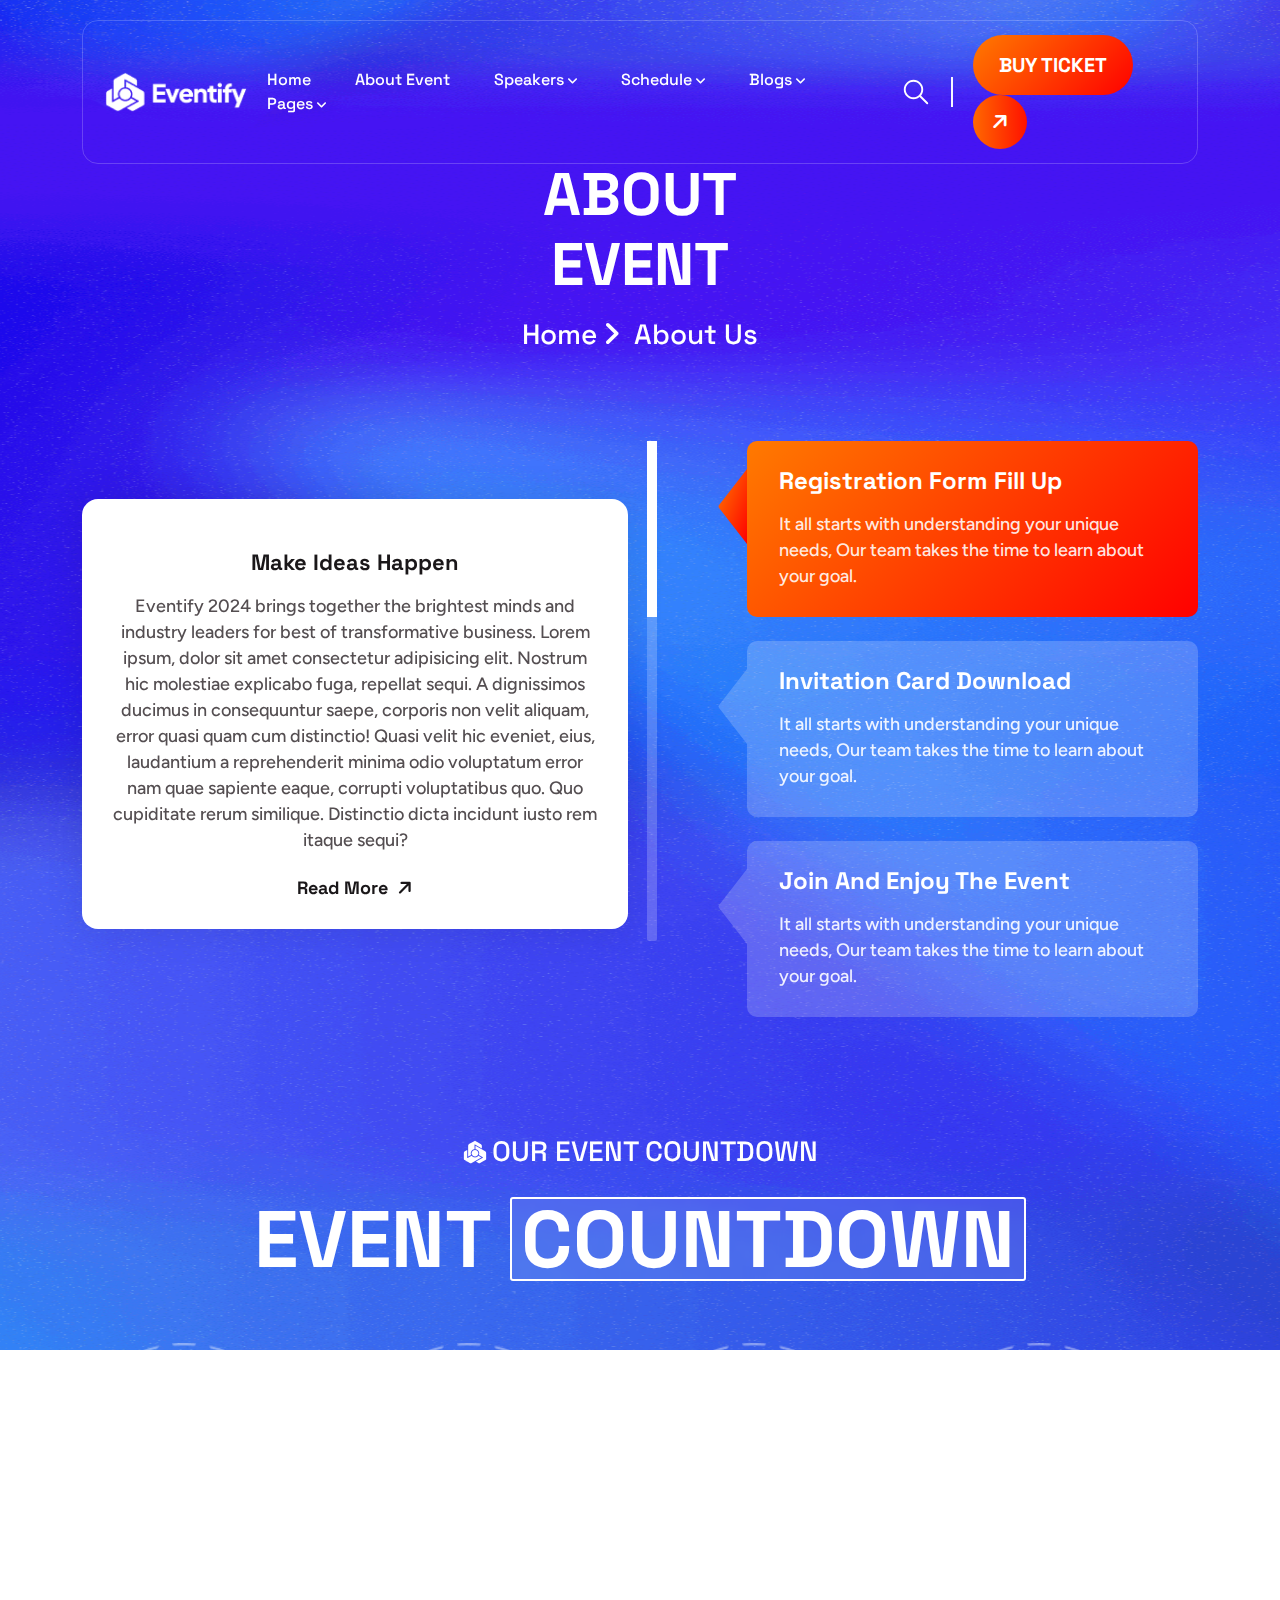
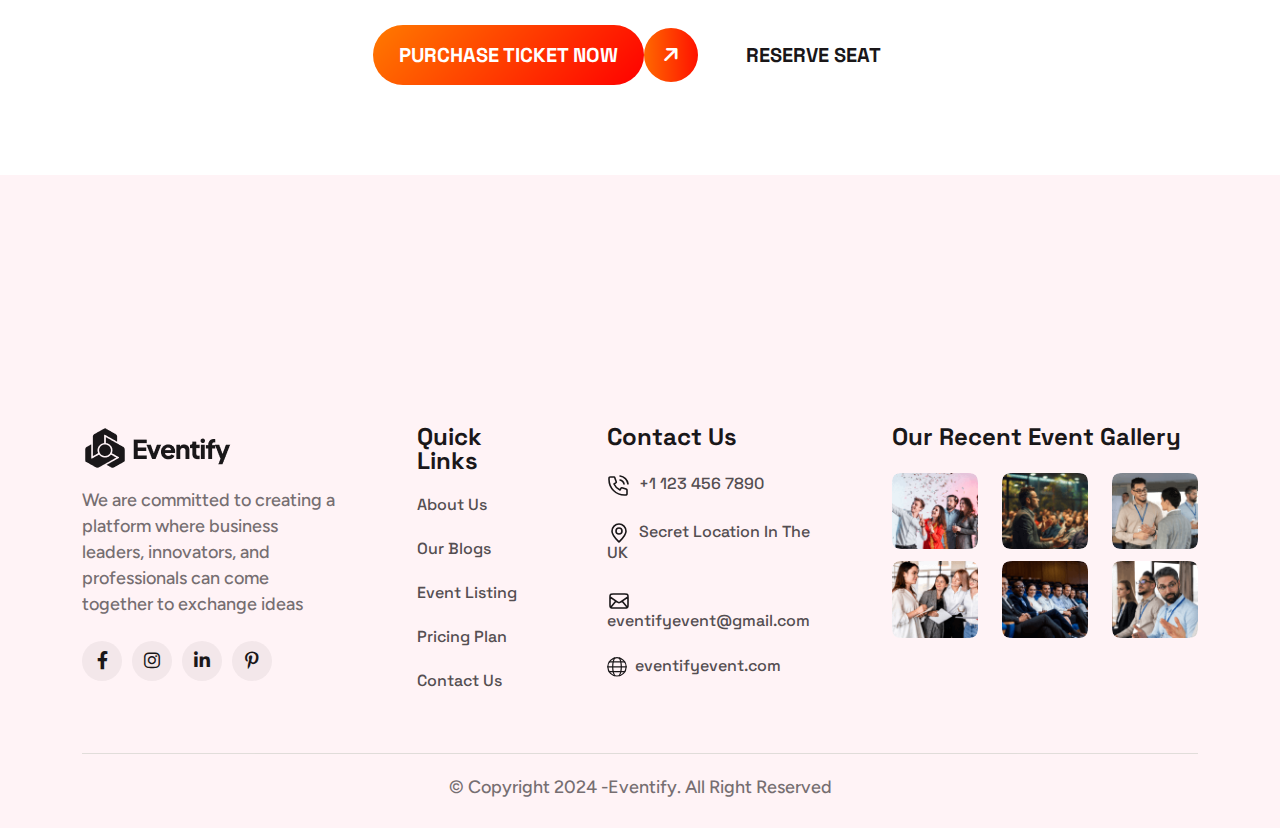
==== about.html @ be61354d "Initial commit" ====
<!DOCTYPE html>
<html lang="en">

<head>
	<meta charset="UTF-8" />
	<meta name="viewport" content="width=device-width, initial-scale=1.0" />
	<title>Eventify- Event And Conference Theme</title>

	<!--=====FAB ICON=======-->
	<link rel="shortcut icon" href="assets/img/logo/fav-logo1.png" />

	<!--===== CSS LINK =======-->
	<link rel="stylesheet" href="assets/css/vendor/bootstrap.min.css" />
	<link rel="stylesheet" href="assets/css/vendor/aos.css" />
	<link rel="stylesheet" href="assets/css/vendor/fontawesome.css" />
	<link rel="stylesheet" href="assets/css/vendor/magnific-popup.css" />
	<link rel="stylesheet" href="assets/css/vendor/mobile.css" />
	<link rel="stylesheet" href="assets/css/vendor/owlcarousel.min.css" />
	<link rel="stylesheet" href="assets/css/vendor/sidebar.css" />
	<link rel="stylesheet" href="assets/css/vendor/slick-slider.css" />
	<link rel="stylesheet" href="assets/css/vendor/nice-select.css" />
	<link rel="stylesheet" href="assets/css/vendor/odometer.css" />
	<link rel="stylesheet" href="assets/css/main.css" />

	<!--=====  JS SCRIPT LINK =======-->
	<script src="assets/js/vendor/jquery-3.7.1.min.js"></script>
</head>

<body class="homepage5-body">
	<img src="assets/img/bg/body-bg1.png" alt="" class="body-bg1" id="body-bg1" />
	<!-- Popup Section -->
	<div id="popup" class="popup-overlay d-none">
		<div class="popup-content">
			<span class="close-btn" id="close-popup">&times;</span>
			<div class="popup-icon">
				<img src="assets/img/logo/popup-logo.png" alt="" />
			</div>
			<div class="space32"></div>
			<div class="heading2">
				<h2>Grow your business with our agency</h2>
				<div class="space8"></div>
				<ul>
					<li><img src="assets/img/icons/check3.svg" alt="" />Elevate User Experience Expertise</li>
					<li><img src="assets/img/icons/check3.svg" alt="" /> Elevate Your UI/UX Skills Designer</li>
					<li><img src="assets/img/icons/check3.svg" alt="" />Join Leading UI/UX Event the Year</li>
				</ul>
			</div>
			<div class="space50"></div>
			<a class="vl-btn2" href="contact.html"><span class="demo">Buy Ticket Now</span><span class="arrow"><i
						class="fa-solid fa-arrow-right"></i></span>
			</a>
			<p class="no-thanks">No thanks</p>
		</div>
	</div>
	<!--===== PRELOADER STARTS =======-->
	<div class="preloader">
		<div class="loading-container">
			<div class="loading"></div>
			<div id="loading-icon"><img src="assets/img/logo/preloader.png" alt="" /></div>
		</div>
	</div>
	<!--===== PRELOADER ENDS =======-->

	<!--===== PAGE PROGRESS START=======-->
	<div class="paginacontainer">
		<div class="progress-wrap">
			<svg class="progress-circle svg-content" width="100%" height="100%" viewBox="-1 -1 102 102">
				<path d="M50,1 a49,49 0 0,1 0,98 a49,49 0 0,1 0,-98" />
			</svg>
		</div>
	</div>
	<!--===== PAGE PROGRESS END=======-->

	<!--=====HEADER START=======-->
	<header>
		<div class="header-area homepage5 header header-sticky d-none d-lg-block" id="header">
			<div class="container">
				<div class="row">
					<div class="col-lg-12">
						<div class="header-elements">
							<div class="site-logo">
								<a href="index.html"><img src="assets/img/logo/logo2.png" alt="" /></a>
							</div>
							<div class="main-menu">
								<ul>
									<li><a href="index.html">Home</a></li>
									<li><a href="about.html">About Event</a></li>
									<li>
										<a href="#">Speakers <i class="fa-solid fa-angle-down"></i></a>
										<ul class="dropdown-padding">
											<li><a href="speakers.html">Speakers</a></li>
											<li><a href="speakers-single.html">Speakers Details</a></li>
										</ul>
									</li>
									<li>
										<a href="#">Schedule <i class="fa-solid fa-angle-down"></i></a>
										<ul class="dropdown-padding">
											<li><a href="event.html">Our Event</a></li>
											<li><a href="event-schedule.html">Event Schedule</a></li>
											<li><a href="event-single.html">Event Details</a></li>
										</ul>
									</li>
									<li>
										<a href="#">Blogs <i class="fa-solid fa-angle-down"></i></a>
										<ul class="dropdown-padding">
											<li><a href="blog.html">Our Blog</a></li>
											<li><a href="blog-single.html">Blog Details</a></li>
										</ul>
									</li>
									<li>
										<a href="#">Pages <i class="fa-solid fa-angle-down"></i></a>
										<ul class="dropdown-padding">
											<li><a href="memories.html">Our Memories</a></li>
											<li><a href="pricing-plan.html">Pricing Plan</a></li>
											<li><a href="faq.html">FAQ,s</a></li>
											<li><a href="contact.html">Contact Us</a></li>
										</ul>
									</li>
								</ul>
							</div>
							<div class="btn-area">
								<div class="search-icon header__search header-search-btn">
									<a href="#"><img src="assets/img/icons/search1.svg" alt="" /></a>
								</div>
								<div class="btn-area1">
									<a class="vl-btn5" href="pricing-plan.html"><span class="demo">Buy
											Ticket</span><span class="arrow"><i
												class="fa-solid fa-arrow-right"></i></span>
									</a>
								</div>
							</div>

							<div class="header-search-form-wrapper">
								<div class="tx-search-close tx-close"><i class="fa-solid fa-xmark"></i></div>
								<div class="header-search-container">
									<form role="search" class="search-form">
										<input type="search" class="search-field" placeholder="Search …" value=""
											name="s" />
										<button type="submit" class="search-submit"><img
												src="assets/img/icons/search1.svg" alt="" /></button>
									</form>
								</div>
							</div>
							<div class="body-overlay"></div>
						</div>
					</div>
				</div>
			</div>
		</div>
	</header>
	<!--=====HEADER END =======-->

	<!--===== MOBILE HEADER STARTS =======-->
	<div class="mobile-header mobile-haeder5 d-block d-lg-none">
		<div class="container-fluid">
			<div class="col-12">
				<div class="mobile-header-elements">
					<div class="mobile-logo">
						<a href="index.html"><img src="assets/img/logo/logo1.png" alt="" /></a>
					</div>
					<div class="mobile-nav-icon dots-menu">
						<i class="fa-solid fa-bars-staggered"></i>
					</div>
				</div>
			</div>
		</div>
	</div>

	<div class="mobile-sidebar mobile-sidebar5">
		<div class="logosicon-area">
			<div class="logos">
				<img src="assets/img/logo/logo2.png" alt="" />
			</div>
			<div class="menu-close">
				<i class="fa-solid fa-xmark"></i>
			</div>
		</div>
		<div class="mobile-nav mobile-nav1">
			<ul class="mobile-nav-list nav-list1">
				<li><a href="index.html">Home</a></li>
				<li><a href="about.html">About Event</a></li>
				<li>
					<a href="features.html">Speakers</a>
					<ul class="sub-menu">
						<li><a href="speakers.html">Speakers</a></li>
						<li><a href="speakers-single.html">Speakers Details</a></li>
					</ul>
				</li>
				<li>
					<a href="features.html">Schedule</a>
					<ul class="sub-menu">
						<li><a href="event.html">Our Event</a></li>
						<li><a href="event-schedule.html">Event Schedule</a></li>
						<li><a href="event-single.html">Event Details</a></li>
					</ul>
				</li>
				<li>
					<a href="#">Blogs</a>
					<ul class="sub-menu">
						<li><a href="blog.html">Our Blog</a></li>
						<li><a href="blog-single.html">Blog Details</a></li>
					</ul>
				</li>
				<li>
					<a href="#">Pages</a>
					<ul class="sub-menu">
						<li><a href="memories.html">Our Memories</a></li>
						<li><a href="pricing-plan.html">Pricing Plan</a></li>
						<li><a href="faq.html">FAQ,s</a></li>
						<li><a href="contact.html">Contact Us</a></li>
					</ul>
				</li>
				<li><a href="contact.html">Contact Us</a></li>
			</ul>
			<div class="allmobilesection">
				<a class="vl-btn5" href="contact.html"><span class="demo">Contact Us</span><span class="arrow"><i
							class="fa-solid fa-arrow-right"></i></span>
				</a>
				<div class="single-footer">
					<h3>Contact Info</h3>
					<div class="footer1-contact-info">
						<div class="contact-info-single">
							<div class="contact-info-icon">
								<span><i class="fa-solid fa-phone-volume"></i></span>
							</div>
							<div class="contact-info-text">
								<a href="tel:+3(924)4596512">+3(924)4596512</a>
							</div>
						</div>
						<div class="contact-info-single">
							<div class="contact-info-icon">
								<span><i class="fa-solid fa-envelope"></i></span>
							</div>
							<div class="contact-info-text">
								<a href="mailto:info@example.com">info@example.com</a>
							</div>
						</div>
						<div class="single-footer">
							<h3>Our Location</h3>
							<div class="contact-info-single">
								<div class="contact-info-icon">
									<span><i class="fa-solid fa-location-dot"></i></span>
								</div>
								<div class="contact-info-text">
									<a href="mailto:info@example.com">55 East Birchwood Ave.Brooklyn, <br />
										New York 11201,United States</a>
								</div>
							</div>
						</div>
						<div class="single-footer">
							<h3>Social Links</h3>
							<div class="social-links-mobile-menu">
								<ul>
									<li>
										<a href="#"><i class="fa-brands fa-facebook-f"></i></a>
									</li>
									<li>
										<a href="#"><i class="fa-brands fa-instagram"></i></a>
									</li>
									<li>
										<a href="#"><i class="fa-brands fa-linkedin-in"></i></a>
									</li>
									<li>
										<a href="#"><i class="fa-brands fa-youtube"></i></a>
									</li>
								</ul>
							</div>
						</div>
					</div>
				</div>
			</div>
		</div>
	</div>
	<!--===== MOBILE HEADER STARTS =======-->


	<!--===== HERO AREA STARTS =======-->
	<div class="inner-page-header">
		<div class="container">
			<div class="row">
				<div class="col-lg-4 m-auto">
					<div class="heading1 text-center">
						<h1>About Event</h1>
						<div class="space20"></div>
						<a href="index.html">Home <i class="fa-solid fa-angle-right"></i> <span>About Us</span></a>
					</div>
				</div>
			</div>
		</div>
	</div>
	<!--===== HERO AREA ENDS =======-->

	<!--===== ABOUT AREA STARTS =======-->
	<div class="attent1-section-area choose-section-area">
		<div class="container">
			<div class="row">
				<div class="col-lg-12">
					<div class="tab-container">
						<div class="row align-items-center">
							<div class="col-lg-6">
								<div class="choose-widget-boxarea">
									<div class="space24"></div>
									<div class="content-area">
										<a href="event-single.html">Make Ideas Happen</a>
										<div class="space16"></div>
										<p>Eventify 2024 brings together the brightest minds and industry leaders for
											best of
											transformative business.
											Lorem ipsum, dolor sit amet consectetur adipisicing elit. Nostrum hic
											molestiae explicabo fuga, repellat sequi. A dignissimos ducimus in
											consequuntur saepe, corporis non velit aliquam, error quasi quam cum
											distinctio!
											Quasi velit hic eveniet, eius, laudantium a reprehenderit minima odio
											voluptatum error nam quae sapiente eaque, corrupti voluptatibus quo. Quo
											cupiditate rerum similique. Distinctio dicta incidunt iusto rem itaque
											sequi?
										</p>
										<div class="space24"></div>
										<a href="event-single.html" class="readmore">Read More <i
												class="fa-solid fa-arrow-right"></i></a>
									</div>
								</div>
							</div>
							<div class="col-lg-1"></div>
							<div class="col-lg-5">
								<ul class="nav flex-column nav-pills" id="tab-navigation" role="tablist"
									aria-orientation="vertical">
									<li class="nav-item">
										<a class="nav-link link1 active" id="tab1-tab" data-bs-toggle="pill"
											href="#tab1" role="tab" aria-controls="tab1" aria-selected="true">
											<svg class="svg1" xmlns="http://www.w3.org/2000/svg" width="29" height="75"
												viewBox="0 0 29 75" fill="none">
												<path
													d="M0.946169 36.2765C0.388977 36.997 0.388978 38.003 0.94617 38.7235L29 75L29 0L0.946169 36.2765Z"
													fill="white" fill-opacity="0.2" />
											</svg>

											<svg class="svg2" xmlns="http://www.w3.org/2000/svg" width="29" height="75"
												viewBox="0 0 29 75" fill="none">
												<path
													d="M0.946169 36.2765C0.388977 36.997 0.388978 38.003 0.94617 38.7235L29 75L29 0L0.946169 36.2765Z"
													fill="url(#paint0_linear_2700_2802)" />
												<defs>
													<linearGradient id="paint0_linear_2700_2802" x1="0" y1="0"
														x2="50.4562" y2="19.5097" gradientUnits="userSpaceOnUse">
														<stop stop-color="#FF7A00" />
														<stop offset="1" stop-color="#FF0000" />
													</linearGradient>
												</defs>
											</svg>
											Registration Form Fill Up
											<span>It all starts with understanding your unique needs, Our team takes the
												time to learn about your goal.</span>
										</a>
									</li>
									<li class="nav-item">
										<a class="nav-link" id="tab2-tab" data-bs-toggle="pill" href="#tab2" role="tab"
											aria-controls="tab2" aria-selected="false">
											<svg class="svg1" xmlns="http://www.w3.org/2000/svg" width="29" height="75"
												viewBox="0 0 29 75" fill="none">
												<path
													d="M0.946169 36.2765C0.388977 36.997 0.388978 38.003 0.94617 38.7235L29 75L29 0L0.946169 36.2765Z"
													fill="white" fill-opacity="0.2" />
											</svg>

											<svg class="svg2" xmlns="http://www.w3.org/2000/svg" width="29" height="75"
												viewBox="0 0 29 75" fill="none">
												<path
													d="M0.946169 36.2765C0.388977 36.997 0.388978 38.003 0.94617 38.7235L29 75L29 0L0.946169 36.2765Z"
													fill="url(#paint0_linear_2700_2802)" />
												<defs>
													<linearGradient id="paint0_linear_2700_2802" x1="0" y1="0"
														x2="50.4562" y2="19.5097" gradientUnits="userSpaceOnUse">
														<stop stop-color="#FF7A00" />
														<stop offset="1" stop-color="#FF0000" />
													</linearGradient>
												</defs>
											</svg>
											Invitation Card Download
											<span>It all starts with understanding your unique needs, Our team takes the
												time to learn about your goal.</span>
										</a>
									</li>
									<li class="nav-item">
										<a class="nav-link m-0" id="tab3-tab" data-bs-toggle="pill" href="#tab3"
											role="tab" aria-controls="tab3" aria-selected="false">
											<svg class="svg1" xmlns="http://www.w3.org/2000/svg" width="29" height="75"
												viewBox="0 0 29 75" fill="none">
												<path
													d="M0.946169 36.2765C0.388977 36.997 0.388978 38.003 0.94617 38.7235L29 75L29 0L0.946169 36.2765Z"
													fill="white" fill-opacity="0.2" />
											</svg>

											<svg class="svg2" xmlns="http://www.w3.org/2000/svg" width="29" height="75"
												viewBox="0 0 29 75" fill="none">
												<path
													d="M0.946169 36.2765C0.388977 36.997 0.388978 38.003 0.94617 38.7235L29 75L29 0L0.946169 36.2765Z"
													fill="url(#paint0_linear_2700_2802)" />
												<defs>
													<linearGradient id="paint0_linear_2700_2802" x1="0" y1="0"
														x2="50.4562" y2="19.5097" gradientUnits="userSpaceOnUse">
														<stop stop-color="#FF7A00" />
														<stop offset="1" stop-color="#FF0000" />
													</linearGradient>
												</defs>
											</svg>
											Join And Enjoy The Event
											<span>It all starts with understanding your unique needs, Our team takes the
												time to learn about your goal.</span>
										</a>
									</li>
								</ul>
							</div>
						</div>
					</div>
				</div>
			</div>
		</div>
	</div>
	<!--===== ABOUT AREA ENDS =======-->

	<!--===== COUNTDOWN AREA STARTS =======-->
	<div class="others5-section-area sp7">
		<div class="container">
			<div class="row">
				<div class="col-lg-9 m-auto">
					<div class="heading8 text-center space-margin80">
						<h5><img src="assets/img/icons/sub-logo1.svg" alt="" />our event countdown</h5>
						<div class="space32"></div>
						<h2>Event <span>Countdown</span></h2>
					</div>
				</div>
			</div>
			<div class="row">
				<div class="col-lg-3 col-md-6">
					<div class="cta-counter-box">
						<img src="assets/img/elements/elements23.png" alt="" class="elements23 keyframe5" />
						<h2><span id="days1" class="time-value">49</span></h2>
					</div>
					<div class="space50 d-lg-none d-block"></div>
				</div>
				<div class="col-lg-3 col-md-6">
					<div class="cta-counter-box">
						<img src="assets/img/elements/elements23.png" alt="" class="elements23 keyframe5" />
						<h2><span id="hours1" class="time-value">49</span></h2>
					</div>
					<div class="space50 d-lg-none d-block"></div>
				</div>
				<div class="col-lg-3 col-md-6">
					<div class="cta-counter-box">
						<img src="assets/img/elements/elements23.png" alt="" class="elements23 keyframe5" />
						<h2><span id="minutes1" class="time-value">49</span></h2>
					</div>
				</div>
				<div class="col-lg-3 col-md-6">
					<div class="cta-counter-box">
						<img src="assets/img/elements/elements23.png" alt="" class="elements23 keyframe5" />
						<h2><span id="seconds1" class="time-value">49</span></h2>
					</div>
				</div>
			</div>
			<div class="row">
				<div class="col-lg-12 m-auto">
					<div class="space60"></div>
					<div class="btn-area1 text-center">
						<a href="pricing-plan.html" class="vl-btn5"><span class="demo">purchase ticket now</span><span
								class="arrow"><i class="fa-solid fa-arrow-right"></i></span></a>
						<a href="contact.html" class="vl-btn5 btn2"><span class="demo">Reserve Seat</span></a>
					</div>
				</div>
			</div>
		</div>
	</div>
	<!--===== COUNTDOWN AREA ENDS =======-->

	<!--===== FOOTER AREA STARTS =======-->
	<div class="footer7-sertion-area">
		<div class="container">
			<div class="row">
				<div class="col-lg-3 col-md-6">
					<div class="footer-logo-area">
						<img src="assets/img/logo/logo2.png" alt="">
						<div class="space16"></div>
						<p>We are committed to creating a platform where business leaders, innovators, and professionals
							can come together to exchange ideas</p>
						<div class="space24"></div>
						<ul>
							<li><a href="#"><i class="fa-brands fa-facebook-f"></i></a></li>
							<li><a href="#"><i class="fa-brands fa-instagram"></i></a></li>
							<li><a href="#"><i class="fa-brands fa-linkedin-in"></i></a></li>
							<li><a href="#" class="m-0"><i class="fa-brands fa-pinterest-p"></i></a></li>
						</ul>
					</div>
				</div>
				<div class="col-lg-2 col-md-6">
					<div class="link-content">
						<h3>Quick Links</h3>
						<ul>
							<li><a href="about.html">About Us</a></li>
							<li><a href="blog.html">Our Blogs</a></li>
							<li><a href="event.html">Event Listing</a></li>
							<li><a href="pricing-plan.html">Pricing Plan</a></li>
							<li><a href="contact.html">Contact Us</a></li>
						</ul>
					</div>
				</div>

				<div class="col-lg-3 col-md-6">
					<div class="link-content2">
						<h3>Contact Us</h3>
						<ul>
							<li><a href="tel:+11234567890"><img src="assets/img/icons/phn1.svg" alt="">+1 123 456
									7890</a></li>
							<li><a href="#"><img src="assets/img/icons/location1.svg" alt="">Secret Location In The
									UK</a></li>
							<li><a href="mailto:eventifyevent@gmail.com"><img src="assets/img/icons/mail1.svg"
										alt="">eventifyevent@gmail.com</a></li>
							<li><a href="#"> <img src="assets/img/icons/world1.svg" alt="">eventifyevent.com</a></li>
						</ul>
					</div>
				</div>
				<div class="col-lg-4 col-md-6">
					<div class="footer-social-box">
						<h3>Our Recent Event Gallery</h3>
						<div class="space12"></div>
						<div class="row">
							<div class="col-lg-4 col-md-4 col-4">
								<div class="img1">
									<img src="assets/img/all-images/footer/footer-img1.png" alt="">
									<div class="icons">
										<a href="#"><i class="fa-brands fa-instagram"></i></a>
									</div>
								</div>
							</div>
							<div class="col-lg-4 col-md-4 col-4">
								<div class="img1">
									<img src="assets/img/all-images/footer/footer-img2.png" alt="">
									<div class="icons">
										<a href="#"><i class="fa-brands fa-instagram"></i></a>
									</div>
								</div>
							</div>
							<div class="col-lg-4 col-md-4 col-4">
								<div class="img1">
									<img src="assets/img/all-images/footer/footer-img3.png" alt="">
									<div class="icons">
										<a href="#"><i class="fa-brands fa-instagram"></i></a>
									</div>
								</div>
							</div>
							<div class="col-lg-4 col-md-4 col-4">
								<div class="img1">
									<img src="assets/img/all-images/footer/footer-img4.png" alt="">
									<div class="icons">
										<a href="#"><i class="fa-brands fa-instagram"></i></a>
									</div>
								</div>
							</div>
							<div class="col-lg-4 col-md-4 col-4">
								<div class="img1">
									<img src="assets/img/all-images/footer/footer-img5.png" alt="">
									<div class="icons">
										<a href="#"><i class="fa-brands fa-instagram"></i></a>
									</div>
								</div>
							</div>
							<div class="col-lg-4 col-md-4 col-4">
								<div class="img1">
									<img src="assets/img/all-images/footer/footer-img6.png" alt="">
									<div class="icons">
										<a href="#"><i class="fa-brands fa-instagram"></i></a>
									</div>
								</div>
							</div>
						</div>
					</div>
				</div>
			</div>
			<div class="space60"></div>
			<div class="row">
				<div class="col-lg-12">
					<div class="copyright">
						<p>&copy; Copyright 2024 -Eventify. All Right Reserved</p>
					</div>
				</div>
			</div>
		</div>
	</div>
	<!--===== FOOTER AREA ENDS =======-->

	<!--===== JS SCRIPT LINK =======-->
	<script src="assets/js/vendor/bootstrap.min.js"></script>
	<script src="assets/js/vendor/fontawesome.js"></script>
	<script src="assets/js/vendor/aos.js"></script>
	<script src="assets/js/vendor/jquery.appear.js"></script>
	<script src="assets/js/vendor/jquery.odometer.min.js"></script>
	<script src="assets/js/vendor/sidebar.js"></script>
	<script src="assets/js/vendor/magnific-popup.js"></script>
	<script src="assets/js/vendor/gsap.min.js"></script>
	<script src="assets/js/vendor/ScrollTrigger.min.js"></script>
	<script src="assets/js/vendor/Splitetext.js"></script>
	<script src="assets/js/vendor/mobilemenu.js"></script>
	<script src="assets/js/vendor/owlcarousel.min.js"></script>
	<script src="assets/js/vendor/nice-select.js"></script>
	<script src="assets/js/vendor/waypoints.js"></script>
	<script src="assets/js/vendor/slick-slider.js"></script>
	<script src="assets/js/vendor/circle-progress.js"></script>
	<script src="assets/js/main.js"></script>
</body>

</html>
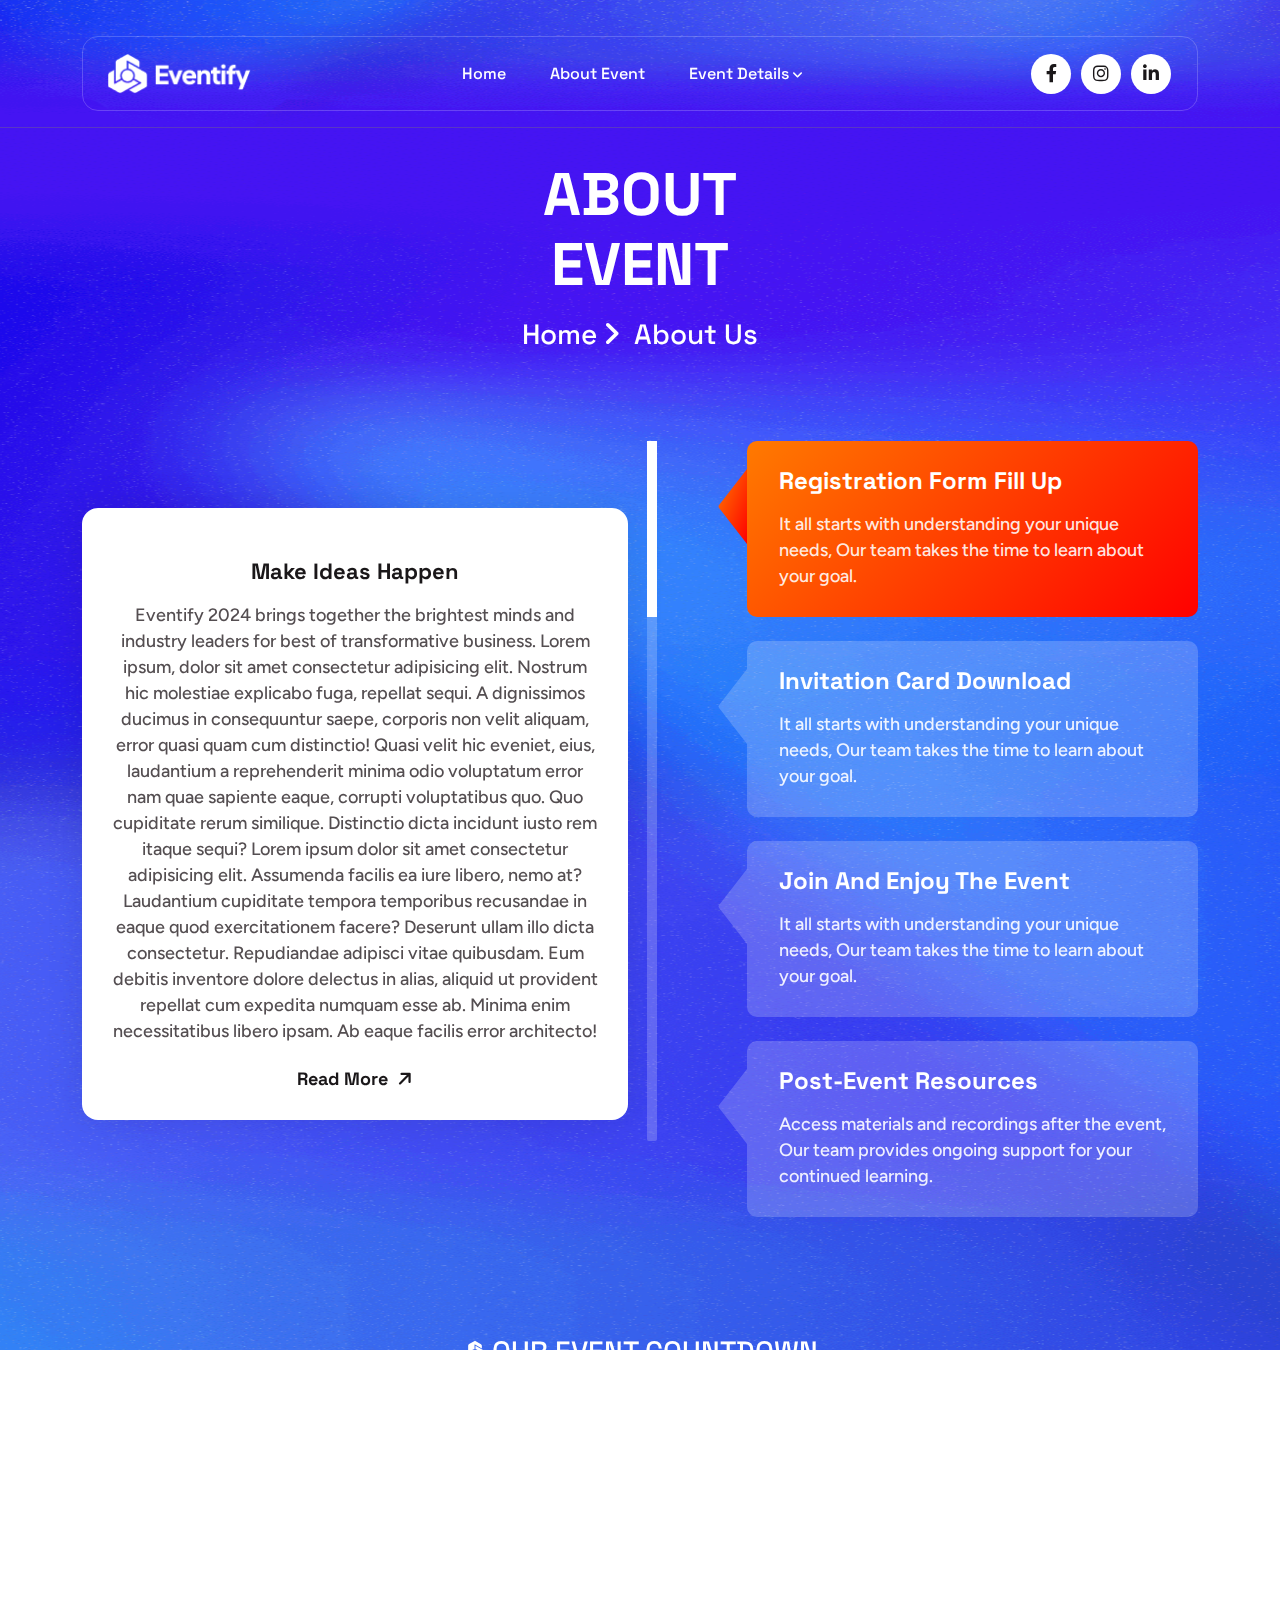
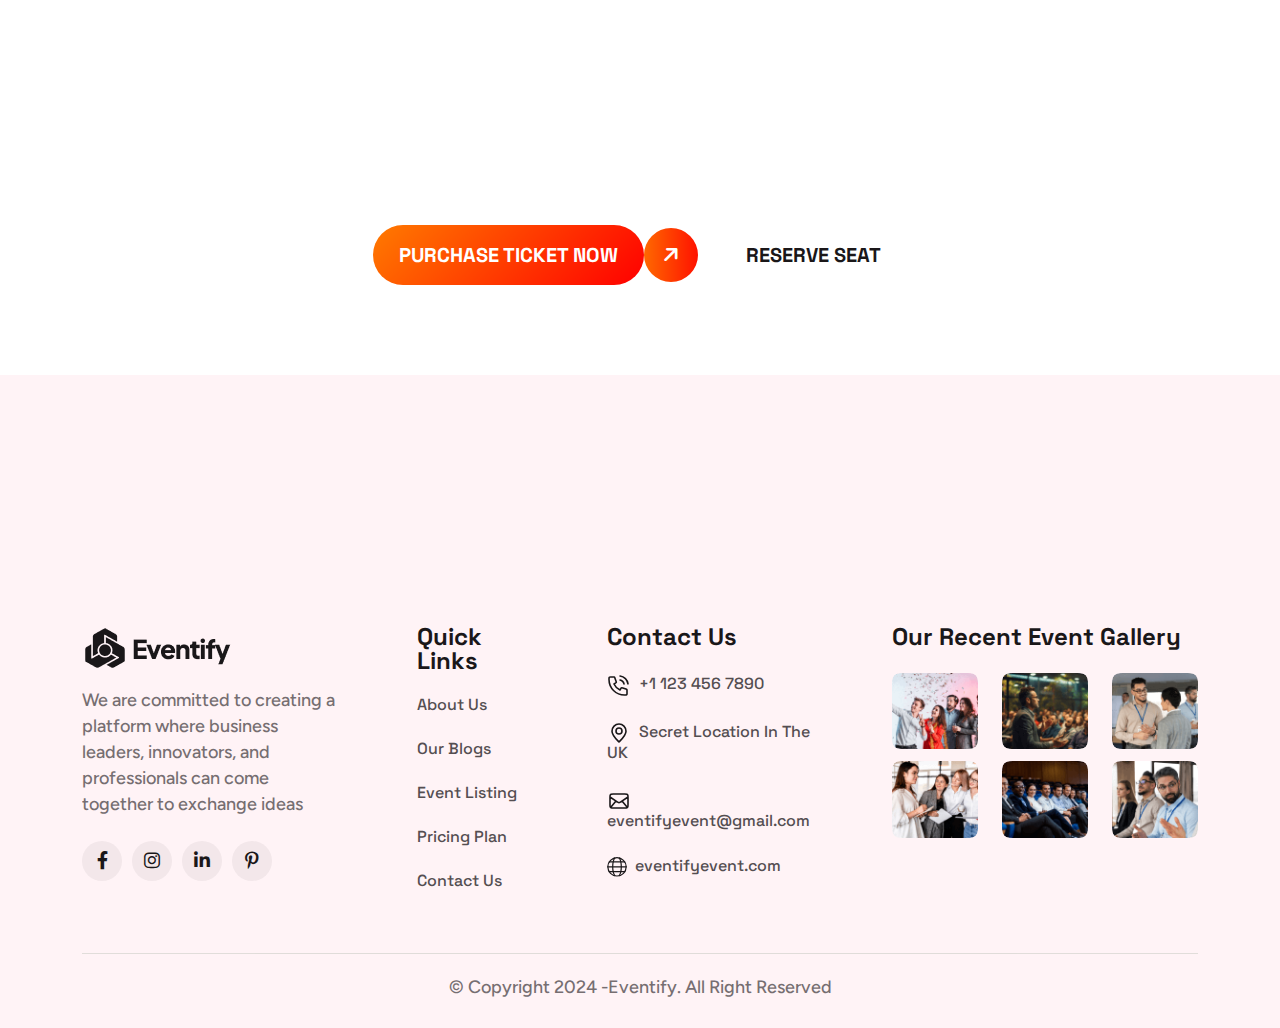
==== commit cea26a10: "header_update" ====
--- a/about.html
+++ b/about.html
@@ -26,7 +26,7 @@
 	<script src="assets/js/vendor/jquery-3.7.1.min.js"></script>
 </head>
 
-<body class="homepage5-body">
+<body class="homepage5-body homepage7-body">
 	<img src="assets/img/bg/body-bg1.png" alt="" class="body-bg1" id="body-bg1" />
 	<!-- Popup Section -->
 	<div id="popup" class="popup-overlay d-none">
@@ -73,7 +73,7 @@
 
 	<!--=====HEADER START=======-->
 	<header>
-		<div class="header-area homepage5 header header-sticky d-none d-lg-block" id="header">
+		<div class="header-area homepage5 homepage7 header header-sticky d-none d-lg-block" id="header">
 			<div class="container">
 				<div class="row">
 					<div class="col-lg-12">
@@ -86,60 +86,21 @@
 									<li><a href="index.html">Home</a></li>
 									<li><a href="about.html">About Event</a></li>
 									<li>
-										<a href="#">Speakers <i class="fa-solid fa-angle-down"></i></a>
+										<a href="#">Event Details <i class="fa-solid fa-angle-down"></i></a>
 										<ul class="dropdown-padding">
-											<li><a href="speakers.html">Speakers</a></li>
-											<li><a href="speakers-single.html">Speakers Details</a></li>
+											<li><a href="event.html">Agenda</a></li>
+											<li><a href="event-schedule.html">Speakers</a></li>
 										</ul>
 									</li>
-									<li>
-										<a href="#">Schedule <i class="fa-solid fa-angle-down"></i></a>
-										<ul class="dropdown-padding">
-											<li><a href="event.html">Our Event</a></li>
-											<li><a href="event-schedule.html">Event Schedule</a></li>
-											<li><a href="event-single.html">Event Details</a></li>
-										</ul>
-									</li>
-									<li>
-										<a href="#">Blogs <i class="fa-solid fa-angle-down"></i></a>
-										<ul class="dropdown-padding">
-											<li><a href="blog.html">Our Blog</a></li>
-											<li><a href="blog-single.html">Blog Details</a></li>
-										</ul>
-									</li>
-									<li>
-										<a href="#">Pages <i class="fa-solid fa-angle-down"></i></a>
-										<ul class="dropdown-padding">
-											<li><a href="memories.html">Our Memories</a></li>
-											<li><a href="pricing-plan.html">Pricing Plan</a></li>
-											<li><a href="faq.html">FAQ,s</a></li>
-											<li><a href="contact.html">Contact Us</a></li>
-										</ul>
-									</li>
+									
 								</ul>
 							</div>
 							<div class="btn-area">
-								<div class="search-icon header__search header-search-btn">
-									<a href="#"><img src="assets/img/icons/search1.svg" alt="" /></a>
-								</div>
-								<div class="btn-area1">
-									<a class="vl-btn5" href="pricing-plan.html"><span class="demo">Buy
-											Ticket</span><span class="arrow"><i
-												class="fa-solid fa-arrow-right"></i></span>
-									</a>
-								</div>
-							</div>
-
-							<div class="header-search-form-wrapper">
-								<div class="tx-search-close tx-close"><i class="fa-solid fa-xmark"></i></div>
-								<div class="header-search-container">
-									<form role="search" class="search-form">
-										<input type="search" class="search-field" placeholder="Search …" value=""
-											name="s" />
-										<button type="submit" class="search-submit"><img
-												src="assets/img/icons/search1.svg" alt="" /></button>
-									</form>
-								</div>
+								<ul>
+								  <li><a href="#"><i class="fa-brands fa-facebook-f"></i></a></li>
+								  <li><a href="#"><i class="fa-brands fa-instagram"></i></a></li>
+								  <li><a href="#"><i class="fa-brands fa-linkedin-in"></i></a></li>
+								</ul>
 							</div>
 							<div class="body-overlay"></div>
 						</div>
@@ -180,73 +141,16 @@
 				<li><a href="index.html">Home</a></li>
 				<li><a href="about.html">About Event</a></li>
 				<li>
-					<a href="features.html">Speakers</a>
+					<a href="features.html">Event Details</a>
 					<ul class="sub-menu">
-						<li><a href="speakers.html">Speakers</a></li>
-						<li><a href="speakers-single.html">Speakers Details</a></li>
+						<li><a href="speakers.html">Agenda</a></li>
+						<li><a href="speakers-single.html">Speakers</a></li>
 					</ul>
 				</li>
-				<li>
-					<a href="features.html">Schedule</a>
-					<ul class="sub-menu">
-						<li><a href="event.html">Our Event</a></li>
-						<li><a href="event-schedule.html">Event Schedule</a></li>
-						<li><a href="event-single.html">Event Details</a></li>
-					</ul>
-				</li>
-				<li>
-					<a href="#">Blogs</a>
-					<ul class="sub-menu">
-						<li><a href="blog.html">Our Blog</a></li>
-						<li><a href="blog-single.html">Blog Details</a></li>
-					</ul>
-				</li>
-				<li>
-					<a href="#">Pages</a>
-					<ul class="sub-menu">
-						<li><a href="memories.html">Our Memories</a></li>
-						<li><a href="pricing-plan.html">Pricing Plan</a></li>
-						<li><a href="faq.html">FAQ,s</a></li>
-						<li><a href="contact.html">Contact Us</a></li>
-					</ul>
-				</li>
-				<li><a href="contact.html">Contact Us</a></li>
 			</ul>
 			<div class="allmobilesection">
-				<a class="vl-btn5" href="contact.html"><span class="demo">Contact Us</span><span class="arrow"><i
-							class="fa-solid fa-arrow-right"></i></span>
-				</a>
 				<div class="single-footer">
-					<h3>Contact Info</h3>
 					<div class="footer1-contact-info">
-						<div class="contact-info-single">
-							<div class="contact-info-icon">
-								<span><i class="fa-solid fa-phone-volume"></i></span>
-							</div>
-							<div class="contact-info-text">
-								<a href="tel:+3(924)4596512">+3(924)4596512</a>
-							</div>
-						</div>
-						<div class="contact-info-single">
-							<div class="contact-info-icon">
-								<span><i class="fa-solid fa-envelope"></i></span>
-							</div>
-							<div class="contact-info-text">
-								<a href="mailto:info@example.com">info@example.com</a>
-							</div>
-						</div>
-						<div class="single-footer">
-							<h3>Our Location</h3>
-							<div class="contact-info-single">
-								<div class="contact-info-icon">
-									<span><i class="fa-solid fa-location-dot"></i></span>
-								</div>
-								<div class="contact-info-text">
-									<a href="mailto:info@example.com">55 East Birchwood Ave.Brooklyn, <br />
-										New York 11201,United States</a>
-								</div>
-							</div>
-						</div>
 						<div class="single-footer">
 							<h3>Social Links</h3>
 							<div class="social-links-mobile-menu">
@@ -260,9 +164,6 @@
 									<li>
 										<a href="#"><i class="fa-brands fa-linkedin-in"></i></a>
 									</li>
-									<li>
-										<a href="#"><i class="fa-brands fa-youtube"></i></a>
-									</li>
 								</ul>
 							</div>
 						</div>
@@ -272,7 +173,6 @@
 		</div>
 	</div>
 	<!--===== MOBILE HEADER STARTS =======-->
-
 
 	<!--===== HERO AREA STARTS =======-->
 	<div class="inner-page-header">
@@ -314,6 +214,12 @@
 											voluptatum error nam quae sapiente eaque, corrupti voluptatibus quo. Quo
 											cupiditate rerum similique. Distinctio dicta incidunt iusto rem itaque
 											sequi?
+											Lorem ipsum dolor sit amet consectetur adipisicing elit. Assumenda facilis
+											ea iure libero, nemo at? Laudantium cupiditate tempora temporibus recusandae
+											in eaque quod exercitationem facere? Deserunt ullam illo dicta consectetur.
+											Repudiandae adipisci vitae quibusdam. Eum debitis inventore dolore delectus
+											in alias, aliquid ut provident repellat cum expedita numquam esse ab. Minima
+											enim necessitatibus libero ipsam. Ab eaque facilis error architecto!
 										</p>
 										<div class="space24"></div>
 										<a href="event-single.html" class="readmore">Read More <i
@@ -382,8 +288,8 @@
 										</a>
 									</li>
 									<li class="nav-item">
-										<a class="nav-link m-0" id="tab3-tab" data-bs-toggle="pill" href="#tab3"
-											role="tab" aria-controls="tab3" aria-selected="false">
+										<a class="nav-link" id="tab3-tab" data-bs-toggle="pill" href="#tab3" role="tab"
+											aria-controls="tab3" aria-selected="false">
 											<svg class="svg1" xmlns="http://www.w3.org/2000/svg" width="29" height="75"
 												viewBox="0 0 29 75" fill="none">
 												<path
@@ -407,6 +313,33 @@
 											Join And Enjoy The Event
 											<span>It all starts with understanding your unique needs, Our team takes the
 												time to learn about your goal.</span>
+										</a>
+									</li>
+									<li class="nav-item">
+										<a class="nav-link m-0" id="tab4-tab" data-bs-toggle="pill" href="#tab4"
+											role="tab" aria-controls="tab4" aria-selected="false">
+											<svg class="svg1" xmlns="http://www.w3.org/2000/svg" width="29" height="75"
+												viewBox="0 0 29 75" fill="none">
+												<path
+													d="M0.946169 36.2765C0.388977 36.997 0.388978 38.003 0.94617 38.7235L29 75L29 0L0.946169 36.2765Z"
+													fill="white" fill-opacity="0.2" />
+											</svg>
+											<svg class="svg2" xmlns="http://www.w3.org/2000/svg" width="29" height="75"
+												viewBox="0 0 29 75" fill="none">
+												<path
+													d="M0.946169 36.2765C0.388977 36.997 0.388978 38.003 0.94617 38.7235L29 75L29 0L0.946169 36.2765Z"
+													fill="url(#paint0_linear_2700_2802)" />
+												<defs>
+													<linearGradient id="paint0_linear_2700_2802" x1="0" y1="0"
+														x2="50.4562" y2="19.5097" gradientUnits="userSpaceOnUse">
+														<stop stop-color="#FF7A00" />
+														<stop offset="1" stop-color="#FF0000" />
+													</linearGradient>
+												</defs>
+											</svg>
+											Post-Event Resources
+											<span>Access materials and recordings after the event, Our team provides
+												ongoing support for your continued learning.</span>
 										</a>
 									</li>
 								</ul>
--- a/assets/css/main.css
+++ b/assets/css/main.css
@@ -12232,7 +12232,7 @@
 .attent1-section-area .tab-container .nav-link.link1::before {
   position: absolute;
   content: "";
-  height: 500px;
+  height: 700px;
   width: 10px;
   border-radius: 2px;
   background: rgba(255, 255, 255, 0.2);
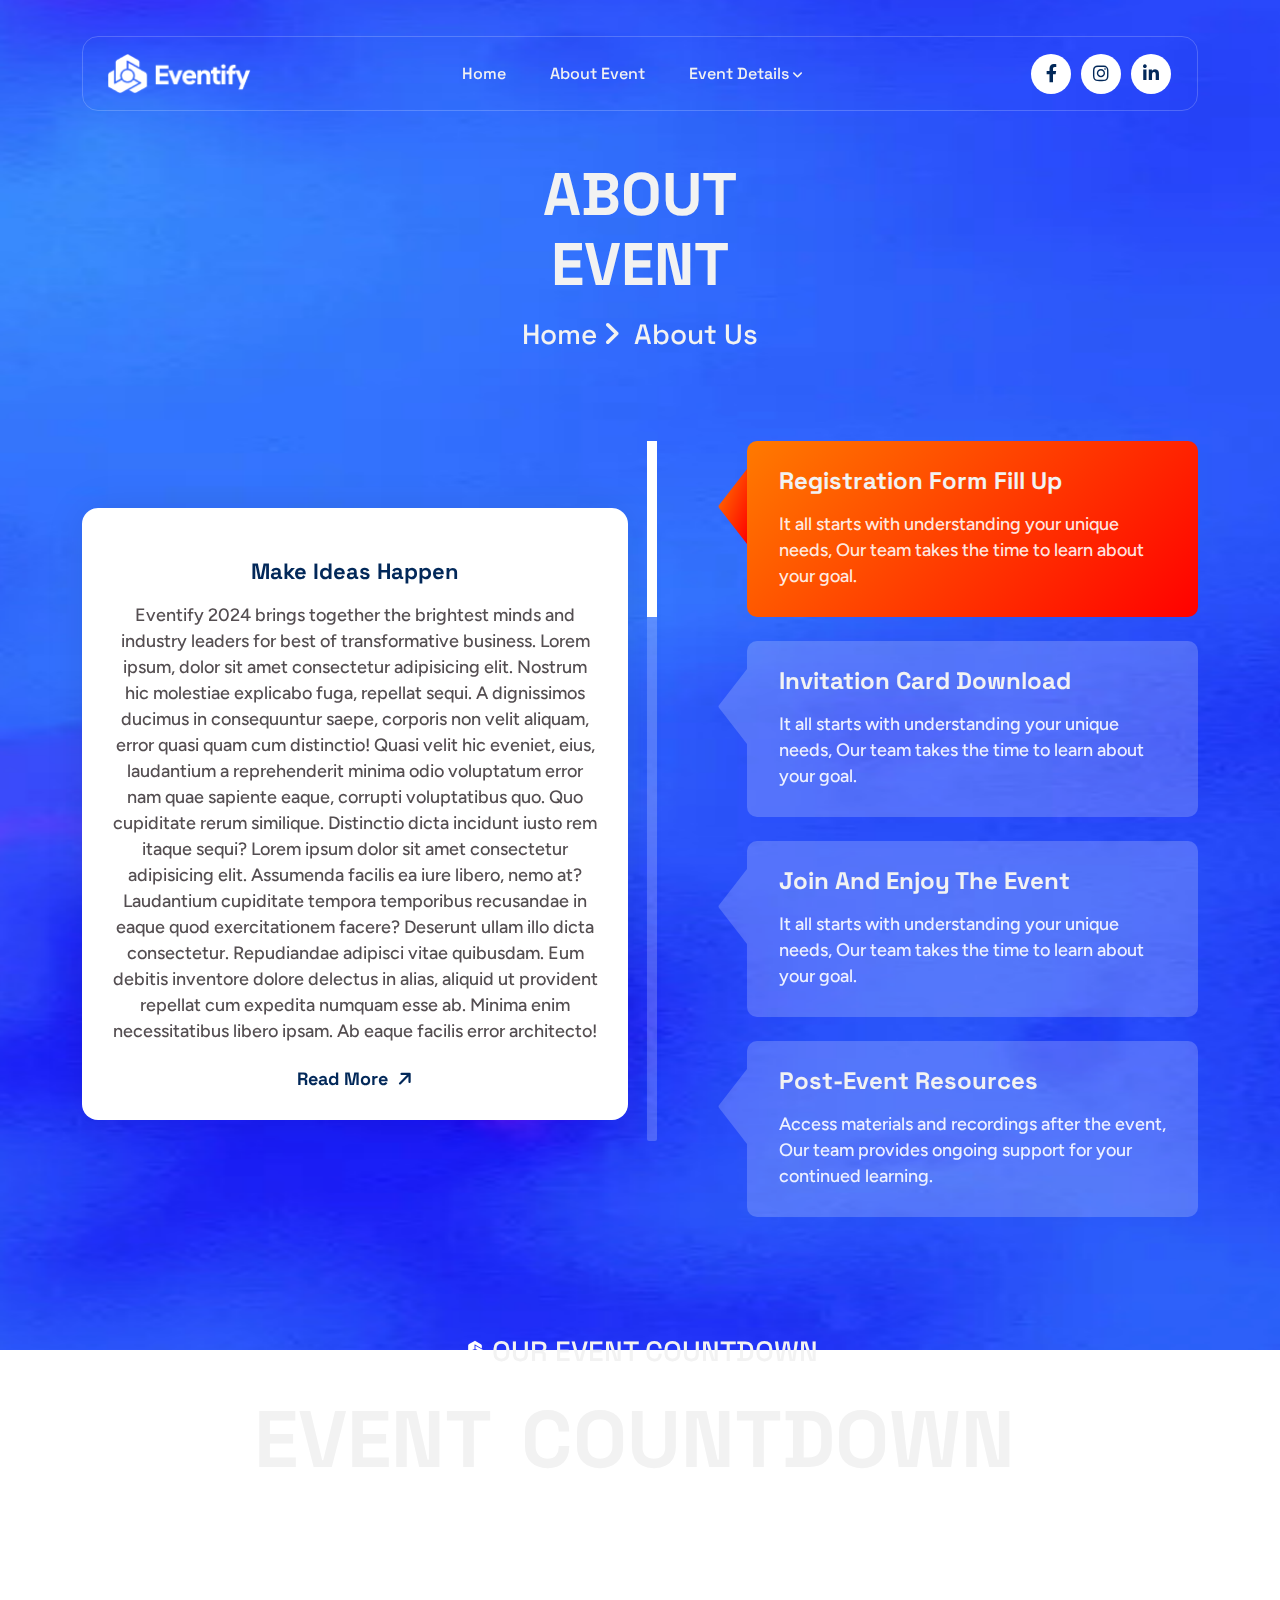
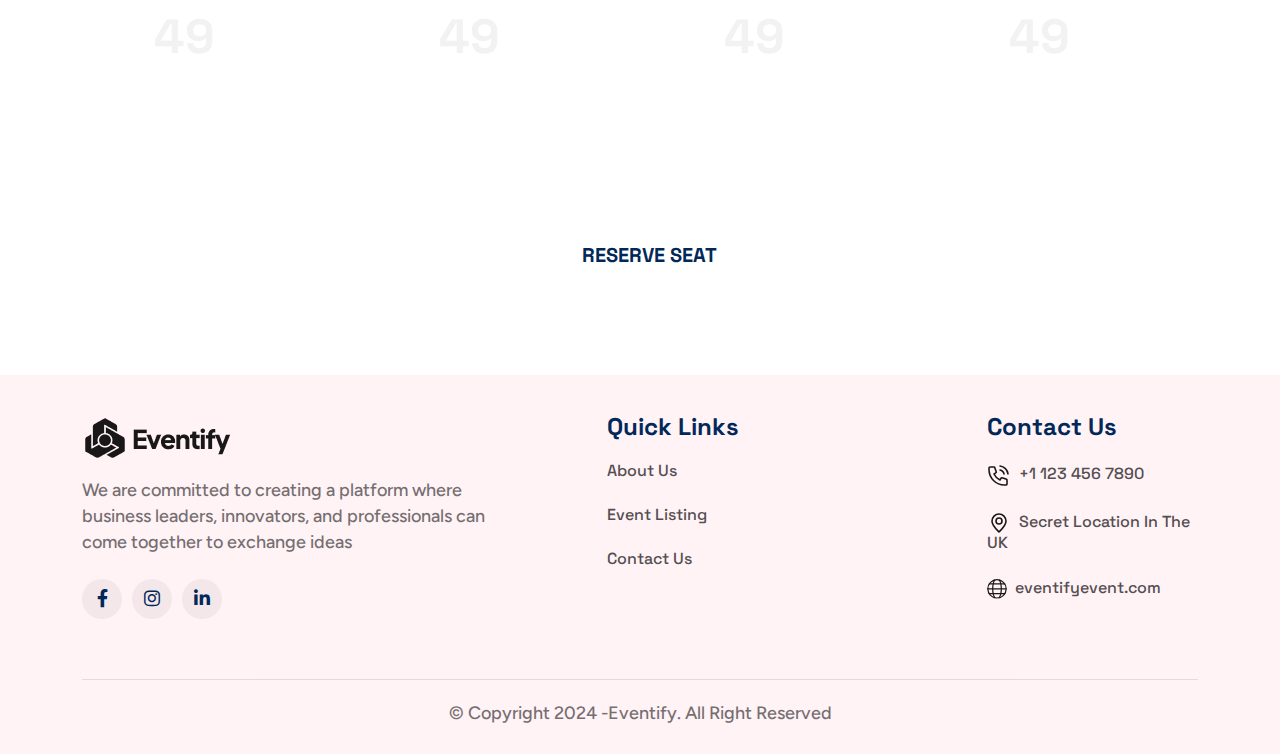
==== commit 2430805e: "updates" ====
--- a/about.html
+++ b/about.html
@@ -89,7 +89,7 @@
 										<a href="#">Event Details <i class="fa-solid fa-angle-down"></i></a>
 										<ul class="dropdown-padding">
 											<li><a href="event.html">Agenda</a></li>
-											<li><a href="event-schedule.html">Speakers</a></li>
+											<li><a href="speakers.html">Speakers</a></li>
 										</ul>
 									</li>
 									
@@ -143,8 +143,8 @@
 				<li>
 					<a href="features.html">Event Details</a>
 					<ul class="sub-menu">
-						<li><a href="speakers.html">Agenda</a></li>
-						<li><a href="speakers-single.html">Speakers</a></li>
+						<li><a href="event.html">Agenda</a></li>
+						<li><a href="speakers.html">Speakers</a></li>
 					</ul>
 				</li>
 			</ul>
@@ -172,7 +172,7 @@
 			</div>
 		</div>
 	</div>
-	<!--===== MOBILE HEADER STARTS =======-->
+	<!--===== MOBILE HEADER ENDS =======-->
 
 	<!--===== HERO AREA STARTS =======-->
 	<div class="inner-page-header">
@@ -396,8 +396,6 @@
 				<div class="col-lg-12 m-auto">
 					<div class="space60"></div>
 					<div class="btn-area1 text-center">
-						<a href="pricing-plan.html" class="vl-btn5"><span class="demo">purchase ticket now</span><span
-								class="arrow"><i class="fa-solid fa-arrow-right"></i></span></a>
 						<a href="contact.html" class="vl-btn5 btn2"><span class="demo">Reserve Seat</span></a>
 					</div>
 				</div>
@@ -410,7 +408,7 @@
 	<div class="footer7-sertion-area">
 		<div class="container">
 			<div class="row">
-				<div class="col-lg-3 col-md-6">
+				<div class="col-lg-5 col-md-12">
 					<div class="footer-logo-area">
 						<img src="assets/img/logo/logo2.png" alt="">
 						<div class="space16"></div>
@@ -421,18 +419,16 @@
 							<li><a href="#"><i class="fa-brands fa-facebook-f"></i></a></li>
 							<li><a href="#"><i class="fa-brands fa-instagram"></i></a></li>
 							<li><a href="#"><i class="fa-brands fa-linkedin-in"></i></a></li>
-							<li><a href="#" class="m-0"><i class="fa-brands fa-pinterest-p"></i></a></li>
 						</ul>
 					</div>
 				</div>
-				<div class="col-lg-2 col-md-6">
-					<div class="link-content">
+
+				<div class="col-lg-4 col-md-6">
+					<div class="link-content2">
 						<h3>Quick Links</h3>
 						<ul>
 							<li><a href="about.html">About Us</a></li>
-							<li><a href="blog.html">Our Blogs</a></li>
 							<li><a href="event.html">Event Listing</a></li>
-							<li><a href="pricing-plan.html">Pricing Plan</a></li>
 							<li><a href="contact.html">Contact Us</a></li>
 						</ul>
 					</div>
@@ -446,66 +442,8 @@
 									7890</a></li>
 							<li><a href="#"><img src="assets/img/icons/location1.svg" alt="">Secret Location In The
 									UK</a></li>
-							<li><a href="mailto:eventifyevent@gmail.com"><img src="assets/img/icons/mail1.svg"
-										alt="">eventifyevent@gmail.com</a></li>
 							<li><a href="#"> <img src="assets/img/icons/world1.svg" alt="">eventifyevent.com</a></li>
 						</ul>
-					</div>
-				</div>
-				<div class="col-lg-4 col-md-6">
-					<div class="footer-social-box">
-						<h3>Our Recent Event Gallery</h3>
-						<div class="space12"></div>
-						<div class="row">
-							<div class="col-lg-4 col-md-4 col-4">
-								<div class="img1">
-									<img src="assets/img/all-images/footer/footer-img1.png" alt="">
-									<div class="icons">
-										<a href="#"><i class="fa-brands fa-instagram"></i></a>
-									</div>
-								</div>
-							</div>
-							<div class="col-lg-4 col-md-4 col-4">
-								<div class="img1">
-									<img src="assets/img/all-images/footer/footer-img2.png" alt="">
-									<div class="icons">
-										<a href="#"><i class="fa-brands fa-instagram"></i></a>
-									</div>
-								</div>
-							</div>
-							<div class="col-lg-4 col-md-4 col-4">
-								<div class="img1">
-									<img src="assets/img/all-images/footer/footer-img3.png" alt="">
-									<div class="icons">
-										<a href="#"><i class="fa-brands fa-instagram"></i></a>
-									</div>
-								</div>
-							</div>
-							<div class="col-lg-4 col-md-4 col-4">
-								<div class="img1">
-									<img src="assets/img/all-images/footer/footer-img4.png" alt="">
-									<div class="icons">
-										<a href="#"><i class="fa-brands fa-instagram"></i></a>
-									</div>
-								</div>
-							</div>
-							<div class="col-lg-4 col-md-4 col-4">
-								<div class="img1">
-									<img src="assets/img/all-images/footer/footer-img5.png" alt="">
-									<div class="icons">
-										<a href="#"><i class="fa-brands fa-instagram"></i></a>
-									</div>
-								</div>
-							</div>
-							<div class="col-lg-4 col-md-4 col-4">
-								<div class="img1">
-									<img src="assets/img/all-images/footer/footer-img6.png" alt="">
-									<div class="icons">
-										<a href="#"><i class="fa-brands fa-instagram"></i></a>
-									</div>
-								</div>
-							</div>
-						</div>
 					</div>
 				</div>
 			</div>
--- a/assets/css/main.css
+++ b/assets/css/main.css
@@ -466,8 +466,8 @@
   }
 }
 :root {
-  --ztc-text-text-1: #fff;
-  --ztc-text-text-2: #1A1719;
+  --ztc-text-text-1: #F2F2F2;
+  --ztc-text-text-2: #022859;
   --ztc-text-text-3: #544E51;
   --ztc-text-text-4: #FFBA00;
   --ztc-text-text-5: #032530;
@@ -478,9 +478,9 @@
   --ztc-text-text-10: #FF3639;
   --ztc-text-text-11: #002466;
   --ztc-text-text-12: #363D4A;
-  --ztc-text-text-13: #2E4DFD;
+  --ztc-text-text-13: #11538C;
   --ztc-text-text-14: #FF6700;
-  --ztc-text-text-15: #FC226A;
+  --ztc-text-text-15: #6CBAD9;
   --ztc-text-text-16: #FF2D55;
   --ztc-text-text-17: #FD4E1A;
   --ztc-text-text-18: #0D0400;
@@ -493,13 +493,13 @@
   --ztc-bg-bg-5: #C0F037;
   --ztc-bg-bg-6: #131E20;
   --ztc-bg-bg-7: #FF3639;
-  --ztc-bg-bg-8: #002466;
+  --ztc-bg-bg-8: #022859;
   --ztc-bg-bg-9: #2E4DFD;
   --ztc-bg-bg-10: #FF6700;
-  --ztc-bg-bg-11: #FC226A;
+  --ztc-bg-bg-11: #11538C;
   --ztc-bg-bg-12: #FF2D55;
   --ztc-bg-bg-13: #0D0400;
-  --ztc-bg-bg-14: #4AF8BA;
+  --ztc-bg-bg-14: #418FBF;
   --ztc-border-border-1: #E5E7EB;
   --ztc-border-border-2: #dfdcdc;
   --ztc-font-size-font-s10: 10px;
@@ -968,7 +968,7 @@
 }
 
 .heading10 h2 {
-  color: var(--ztc-text-text-2);
+  color: var(--ztc-text-text-1);
   font-family: var(--ztc-family-font1);
   font-size: var(--ztc-font-size-font-s44);
   font-style: normal;
@@ -981,8 +981,11 @@
     line-height: 40px;
   }
 }
+.heading10>p {
+  color: var(--ztc-text-text-1)!important;
+}
 .heading10 p {
-  color: var(--ztc-text-text-3);
+  color: var(--ztc-text-text-19);
   font-family: var(--ztc-family-font1);
   font-size: var(--ztc-font-size-font-s18);
   font-style: normal;
@@ -1404,7 +1407,7 @@
   transition: all 0.4s;
   position: relative;
   z-index: 1;
-  background: var(--ztc-bg-bg-11);
+  background: var(--ztc-bg-bg-8);
   padding: 8px 8px 8px 20px;
   display: inline-block;
   border-radius: 100px;
@@ -1417,12 +1420,12 @@
   border-radius: 50%;
   transition: all 0.4s;
   display: inline-block;
-  background: #FD6497;
+  background: #11538C;
   transform: rotate(-45deg);
   margin-left: 4px;
 }
 .vl-btn7:hover {
-  background: var(--ztc-bg-bg-2);
+  background: var(--ztc-bg-bg-11);
   transition: all 0.4s;
   color: var(--ztc-text-text-1);
 }
@@ -7285,7 +7288,7 @@
   position: relative;
   z-index: 1;
   background: #FFF3F6;
-  padding: 250px 0 32px;
+  padding: 40px 0 32px;
 }
 .footer7-sertion-area .footer-logo-area p {
   color: var(--ztc-text-text-3);
@@ -7352,7 +7355,7 @@
   padding-top: 24px;
 }
 .footer7-sertion-area .link-content ul li a:hover {
-  color: var(--ztc-text-text-15);
+  color: var(--ztc-text-text-13);
   transition: all 0.4s;
   padding-left: 5px;
 }
@@ -7394,7 +7397,7 @@
   margin: 0 8px 0 0;
 }
 .footer7-sertion-area .link-content2 ul li a:hover {
-  color: var(--ztc-text-text-15);
+  color: var(--ztc-text-text-13);
   transition: all 0.4s;
 }
 .footer7-sertion-area .footer-social-box {
@@ -10717,7 +10720,6 @@
   z-index: 9;
   padding: 16px 0;
   transition: all 0.4s;
-  border-bottom: 1px solid #5937C4;
 }
 .homepage7-body .header-area.homepage7 nav#navbar-example2 {
   display: block !important;
@@ -10835,7 +10837,7 @@
   border-radius: 50%;
   transition: all 0.4s;
   display: inline-block;
-  background: #FD6497;
+  background: #6CBAD9;
   transform: rotate(-45deg);
   margin-left: 4px;
 }
@@ -22456,7 +22458,6 @@
 .event7-section-area {
   position: relative;
   z-index: 1;
-  background: var(--ztc-bg-bg-2);
 }
 .event7-section-area .event-header h2 {
   color: var(--ztc-text-text-1);
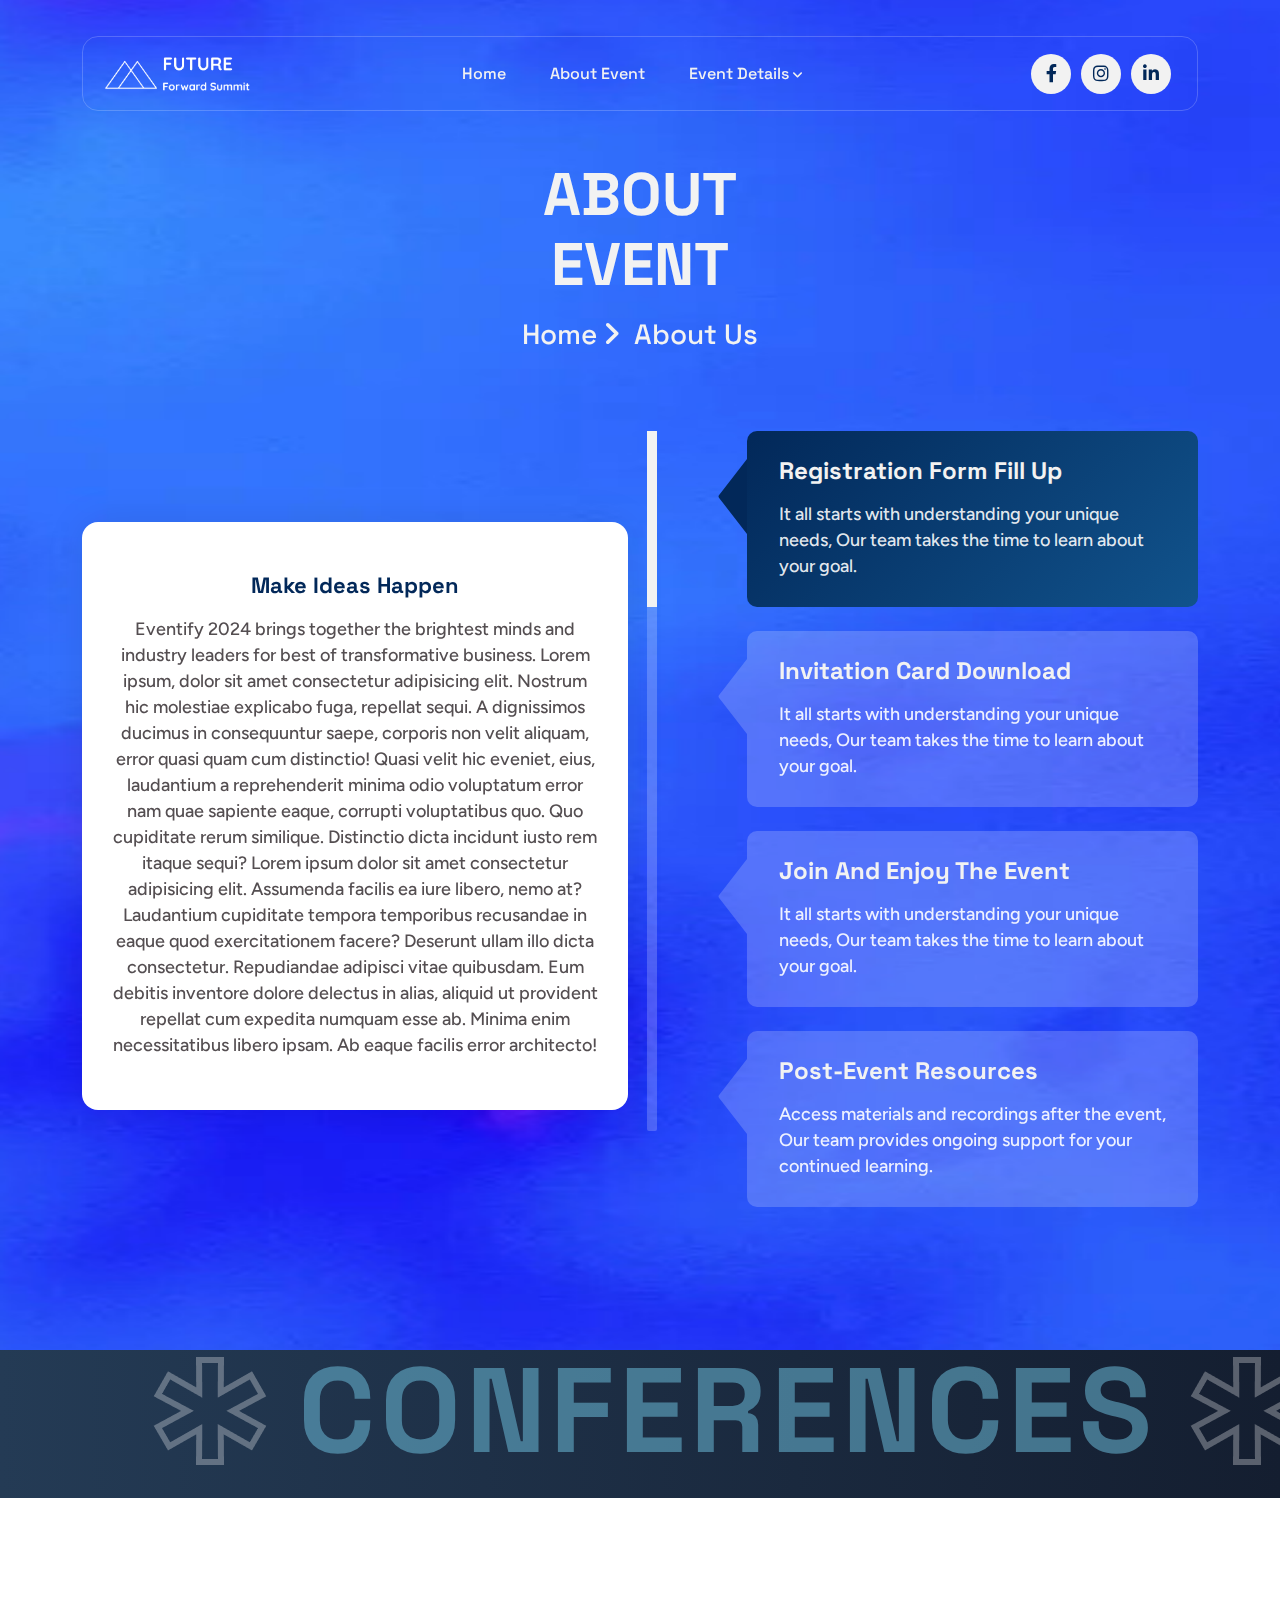
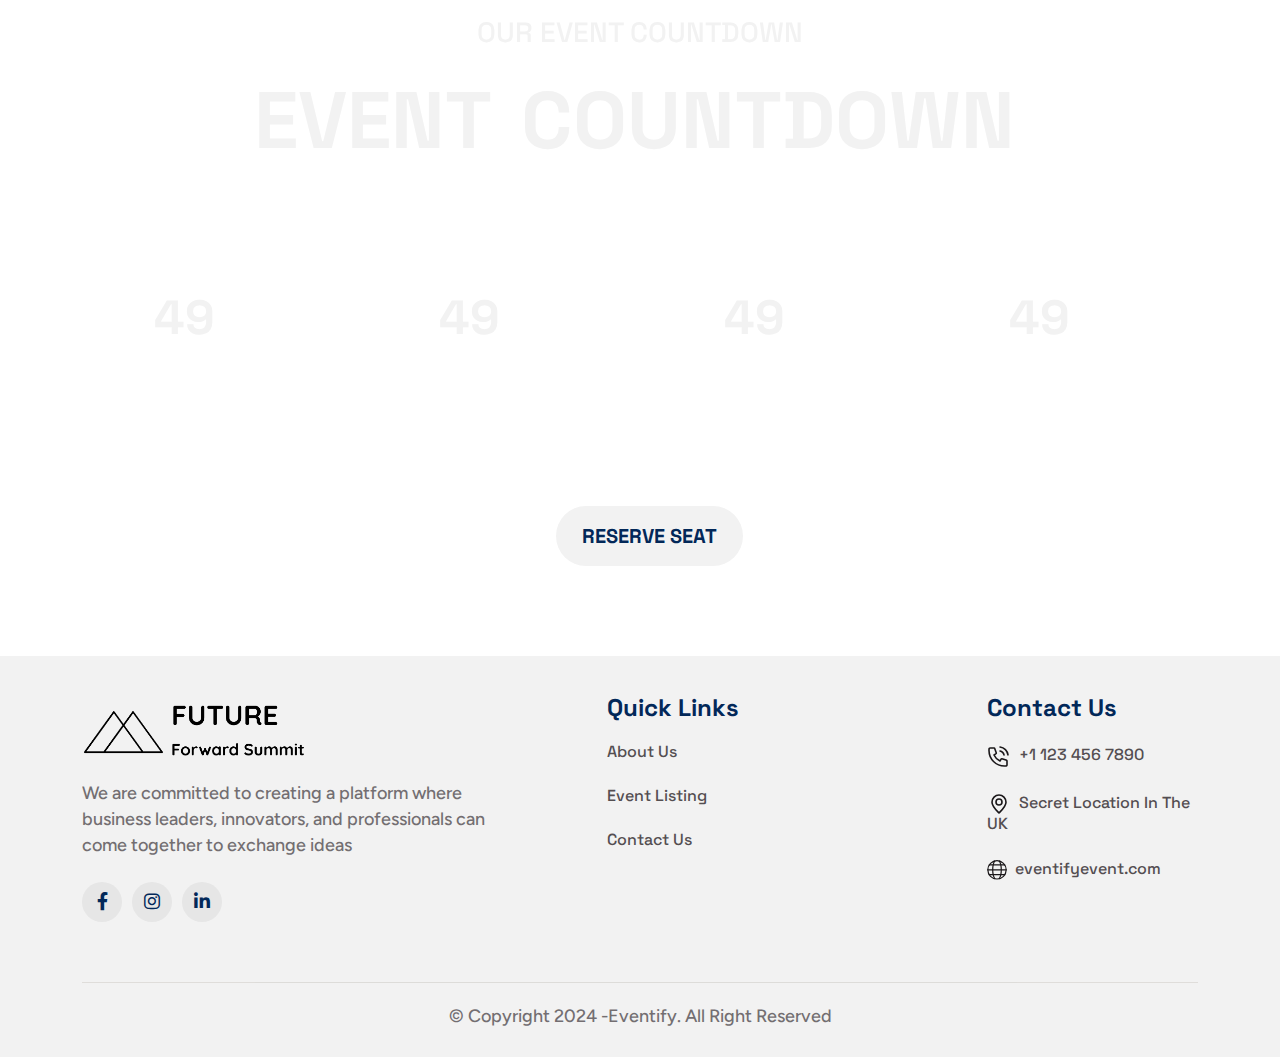
==== commit 81b22e66: "final-version" ====
--- a/about.html
+++ b/about.html
@@ -197,38 +197,117 @@
 				<div class="col-lg-12">
 					<div class="tab-container">
 						<div class="row align-items-center">
-							<div class="col-lg-6">
-								<div class="choose-widget-boxarea">
-									<div class="space24"></div>
-									<div class="content-area">
-										<a href="event-single.html">Make Ideas Happen</a>
-										<div class="space16"></div>
-										<p>Eventify 2024 brings together the brightest minds and industry leaders for
-											best of
-											transformative business.
-											Lorem ipsum, dolor sit amet consectetur adipisicing elit. Nostrum hic
-											molestiae explicabo fuga, repellat sequi. A dignissimos ducimus in
-											consequuntur saepe, corporis non velit aliquam, error quasi quam cum
-											distinctio!
-											Quasi velit hic eveniet, eius, laudantium a reprehenderit minima odio
-											voluptatum error nam quae sapiente eaque, corrupti voluptatibus quo. Quo
-											cupiditate rerum similique. Distinctio dicta incidunt iusto rem itaque
-											sequi?
-											Lorem ipsum dolor sit amet consectetur adipisicing elit. Assumenda facilis
-											ea iure libero, nemo at? Laudantium cupiditate tempora temporibus recusandae
-											in eaque quod exercitationem facere? Deserunt ullam illo dicta consectetur.
-											Repudiandae adipisci vitae quibusdam. Eum debitis inventore dolore delectus
-											in alias, aliquid ut provident repellat cum expedita numquam esse ab. Minima
-											enim necessitatibus libero ipsam. Ab eaque facilis error architecto!
-										</p>
-										<div class="space24"></div>
-										<a href="event-single.html" class="readmore">Read More <i
-												class="fa-solid fa-arrow-right"></i></a>
+							<!-- Tab Content -->
+							<div class="col-lg-6 order-lg-1 order-3">
+								<div class="tab-content" id="tab-content">
+									<div class="tab-pane fade show active" id="tab1" role="tabpanel" aria-labelledby="tab1-tab">
+										<div class="choose-widget-boxarea">
+											<div class="space24"></div>
+											<div class="content-area">
+												<a href="event-single.html">Make Ideas Happen</a>
+												<div class="space16"></div>
+												<p>Eventify 2024 brings together the brightest minds and industry leaders for
+													best of
+													transformative business.
+													Lorem ipsum, dolor sit amet consectetur adipisicing elit. Nostrum hic
+													molestiae explicabo fuga, repellat sequi. A dignissimos ducimus in
+													consequuntur saepe, corporis non velit aliquam, error quasi quam cum
+													distinctio!
+													Quasi velit hic eveniet, eius, laudantium a reprehenderit minima odio
+													voluptatum error nam quae sapiente eaque, corrupti voluptatibus quo. Quo
+													cupiditate rerum similique. Distinctio dicta incidunt iusto rem itaque
+													sequi?
+													Lorem ipsum dolor sit amet consectetur adipisicing elit. Assumenda facilis
+													ea iure libero, nemo at? Laudantium cupiditate tempora temporibus recusandae
+													in eaque quod exercitationem facere? Deserunt ullam illo dicta consectetur.
+													Repudiandae adipisci vitae quibusdam. Eum debitis inventore dolore delectus
+													in alias, aliquid ut provident repellat cum expedita numquam esse ab. Minima
+													enim necessitatibus libero ipsam. Ab eaque facilis error architecto!
+												</p>
+												<div class="space24"></div>
+											</div>
+										</div>
+									</div>
+
+									<div class="tab-pane fade" id="tab2" role="tabpanel" aria-labelledby="tab2-tab">
+										<div class="choose-widget-boxarea">
+											<div class="space24"></div>
+											<div class="content-area">
+												<a href="event-single.html">Make Ideas Happen</a>
+												<div class="space16"></div>
+												<p>Eventify 2024 brings together the brightest minds and industry leaders for
+													best of
+													transformative business.
+													Lorem ipsum, dolor sit amet consectetur adipisicing elit. Nostrum hic
+													molestiae explicabo fuga, repellat sequi. A dignissimos ducimus in
+													consequuntur saepe, corporis non velit aliquam, error quasi quam cum
+													distinctio!
+													Quasi velit hic eveniet, eius, laudantium a reprehenderit minima odio
+													voluptatum error nam quae sapiente eaque, corrupti voluptatibus quo. Quo
+													cupiditate rerum similique. Distinctio dicta incidunt iusto rem itaque
+													sequi?
+													Lorem ipsum dolor sit amet consectetur adipisicing elit. Assumenda facilis
+													ea iure libero, nemo at? Eum debitis inventore dolore delectus
+													in alias, aliquid ut provident repellat cum expedita numquam esse ab. Minima
+													enim necessitatibus libero ipsam. Ab eaque facilis error architecto!
+												</p>
+												<div class="space24"></div>
+											</div>
+										</div>
+									</div>
+
+									<div class="tab-pane fade" id="tab3" role="tabpanel" aria-labelledby="tab3-tab">
+										<div class="choose-widget-boxarea">
+											<div class="space24"></div>
+											<div class="content-area">
+												<a href="event-single.html">Make Ideas Happen</a>
+												<div class="space16"></div>
+												<p>Eventify 2024 brings together the brightest minds and industry leaders for
+													best of
+													transformative business.
+													
+													Lorem ipsum dolor sit amet consectetur adipisicing elit. Assumenda facilis
+													ea iure libero, nemo at? Laudantium cupiditate tempora temporibus recusandae
+													in eaque quod exercitationem facere? Deserunt ullam illo dicta consectetur.
+													Repudiandae adipisci vitae quibusdam. Eum debitis inventore dolore delectus
+													in alias, aliquid ut provident repellat cum expedita numquam esse ab. Minima
+													enim necessitatibus libero ipsam. Ab eaque facilis error architecto!
+												</p>
+												<div class="space24"></div>
+											</div>
+										</div>
+									</div>
+
+									<div class="tab-pane fade" id="tab4" role="tabpanel" aria-labelledby="tab4-tab">
+										<div class="choose-widget-boxarea">
+											<div class="space24"></div>
+											<div class="content-area">
+												<a href="event-single.html">Make Ideas Happen</a>
+												<div class="space16"></div>
+												<p>Eventify 2024 brings together the brightest minds and industry leaders for
+													best of
+													transformative business.
+													Quasi velit hic eveniet, eius, laudantium a reprehenderit minima odio
+													voluptatum error nam quae sapiente eaque, corrupti voluptatibus quo. Quo
+													cupiditate rerum similique. Distinctio dicta incidunt iusto rem itaque
+													sequi?
+													Lorem ipsum dolor sit amet consectetur adipisicing elit. Assumenda facilis
+													ea iure libero, nemo at? Laudantium cupiditate tempora temporibus recusandae
+													in eaque quod exercitationem facere? Deserunt ullam illo dicta consectetur.
+													Repudiandae adipisci vitae quibusdam. Eum debitis inventore dolore delectus
+													in alias, aliquid ut provident repellat cum expedita numquam esse ab. Minima
+													enim necessitatibus libero ipsam. Ab eaque facilis error architecto!
+												</p>
+												<div class="space24"></div>
+											</div>
+										</div>
 									</div>
 								</div>
 							</div>
-							<div class="col-lg-1"></div>
-							<div class="col-lg-5">
+
+
+							<div class="col-lg-1 order-lg-2 order-2"></div>
+							<div class="col-lg-5 order-lg-3 order-1">
 								<ul class="nav flex-column nav-pills" id="tab-navigation" role="tablist"
 									aria-orientation="vertical">
 									<li class="nav-item">
@@ -249,8 +328,8 @@
 												<defs>
 													<linearGradient id="paint0_linear_2700_2802" x1="0" y1="0"
 														x2="50.4562" y2="19.5097" gradientUnits="userSpaceOnUse">
-														<stop stop-color="#FF7A00" />
-														<stop offset="1" stop-color="#FF0000" />
+														<stop stop-color="#022859" />
+														<stop offset="1" stop-color="#022859" />
 													</linearGradient>
 												</defs>
 											</svg>
@@ -277,8 +356,8 @@
 												<defs>
 													<linearGradient id="paint0_linear_2700_2802" x1="0" y1="0"
 														x2="50.4562" y2="19.5097" gradientUnits="userSpaceOnUse">
-														<stop stop-color="#FF7A00" />
-														<stop offset="1" stop-color="#FF0000" />
+														<stop stop-color="#022859" />
+														<stop offset="1" stop-color="#022859" />
 													</linearGradient>
 												</defs>
 											</svg>
@@ -305,8 +384,8 @@
 												<defs>
 													<linearGradient id="paint0_linear_2700_2802" x1="0" y1="0"
 														x2="50.4562" y2="19.5097" gradientUnits="userSpaceOnUse">
-														<stop stop-color="#FF7A00" />
-														<stop offset="1" stop-color="#FF0000" />
+														<stop stop-color="#022859" />
+														<stop offset="1" stop-color="#022859" />
 													</linearGradient>
 												</defs>
 											</svg>
@@ -316,7 +395,7 @@
 										</a>
 									</li>
 									<li class="nav-item">
-										<a class="nav-link m-0" id="tab4-tab" data-bs-toggle="pill" href="#tab4"
+										<a class="nav-link" id="tab4-tab" data-bs-toggle="pill" href="#tab4"
 											role="tab" aria-controls="tab4" aria-selected="false">
 											<svg class="svg1" xmlns="http://www.w3.org/2000/svg" width="29" height="75"
 												viewBox="0 0 29 75" fill="none">
@@ -332,8 +411,8 @@
 												<defs>
 													<linearGradient id="paint0_linear_2700_2802" x1="0" y1="0"
 														x2="50.4562" y2="19.5097" gradientUnits="userSpaceOnUse">
-														<stop stop-color="#FF7A00" />
-														<stop offset="1" stop-color="#FF0000" />
+														<stop stop-color="#022859" />
+														<stop offset="1" stop-color="#022859" />
 													</linearGradient>
 												</defs>
 											</svg>
@@ -352,13 +431,36 @@
 	</div>
 	<!--===== ABOUT AREA ENDS =======-->
 
+	<!--===== OTHERS AREA STARTS =======-->
+	<div class="brands5-section-area sp8">
+		<div class="marquee-container">
+			<div class="marquee-content" id="marquee-content">
+				<span class="marquee-item"><img src="assets/img/elements/elements32.png" alt="" /> conferences</span>
+				<span class="marquee-item"><img src="assets/img/elements/elements32.png" alt="" /> DIGITAL</span>
+				<span class="marquee-item"><img src="assets/img/elements/elements32.png" alt="" /> EXPERIENCE</span>
+				<span class="marquee-item"><img src="assets/img/elements/elements32.png" alt="" /> EVENT</span>
+
+				<span class="marquee-item"><img src="assets/img/elements/elements32.png" alt="" /> conferences</span>
+				<span class="marquee-item"><img src="assets/img/elements/elements32.png" alt="" /> DIGITAL</span>
+				<span class="marquee-item"><img src="assets/img/elements/elements32.png" alt="" /> EXPERIENCE</span>
+				<span class="marquee-item"><img src="assets/img/elements/elements32.png" alt="" /> EVENT</span>
+
+				<span class="marquee-item"><img src="assets/img/elements/elements32.png" alt="" /> conferences</span>
+				<span class="marquee-item"><img src="assets/img/elements/elements32.png" alt="" /> DIGITAL</span>
+				<span class="marquee-item"><img src="assets/img/elements/elements32.png" alt="" /> EXPERIENCE</span>
+				<span class="marquee-item"><img src="assets/img/elements/elements32.png" alt="" /> EVENT</span>
+			</div>
+		</div>
+	</div>
+	<!--===== OTHERS AREA ENDS =======-->
+
 	<!--===== COUNTDOWN AREA STARTS =======-->
 	<div class="others5-section-area sp7">
 		<div class="container">
 			<div class="row">
 				<div class="col-lg-9 m-auto">
 					<div class="heading8 text-center space-margin80">
-						<h5><img src="assets/img/icons/sub-logo1.svg" alt="" />our event countdown</h5>
+						<h5>our event countdown</h5>
 						<div class="space32"></div>
 						<h2>Event <span>Countdown</span></h2>
 					</div>
--- a/assets/css/main.css
+++ b/assets/css/main.css
@@ -486,7 +486,7 @@
   --ztc-text-text-18: #0D0400;
   --ztc-text-text-19: #44403E;
   --ztc-text-text-20: #4AF8BA;
-  --ztc-bg-bg-1: #fff;
+  --ztc-bg-bg-1: #F2F2F2;
   --ztc-bg-bg-2: #1A1719;
   --ztc-bg-bg-3: #FFBA00;
   --ztc-bg-bg-4: #032530;
@@ -1310,7 +1310,7 @@
 .vl-btn5 span.demo {
   display: inline-block;
   border-radius: 40px;
-  background: linear-gradient(135deg, #FF7A00 0%, #F00 100%);
+  background: linear-gradient(135deg, #022859 0%, #11538C 100%);
   transition: all 0.4s;
   border-radius: 70px;
   padding: 20px 26px;
@@ -1318,7 +1318,7 @@
 .vl-btn5 span.arrow {
   display: inline-block;
   border-radius: 40px;
-  background: linear-gradient(135deg, #FF7A00 0%, #F00 100%);
+  background: linear-gradient(135deg, #022859 0%, #11538C 100%);
   transition: all 0.4s;
   height: 54px;
   text-align: center;
@@ -2935,7 +2935,7 @@
   background-position: center;
   background-repeat: no-repeat;
   background-size: cover;
-  padding: 160px 0 90px;
+  padding: 160px 0 80px;
 }
 .inner-page-header .heading1 a {
   color: var(--ztc-text-text-1);
@@ -3311,12 +3311,14 @@
   font-style: normal;
   font-weight: var(--ztc-weight-bold);
   line-height: 74px;
+  text-align: left !important;
   text-transform: uppercase;
 }
 @media (max-width: 767px) {
   .hero7-section-area .heading-area h1 {
     font-size: var(--ztc-font-size-font-s40);
     line-height: 50px;
+    text-align: center !important;
   }
 }
 .hero7-section-area .heading-area p {
@@ -4232,7 +4234,7 @@
 }
 
 .mobile-sidebar.mobile-sidebar1 {
-  background: #fff;
+  background: #f2f2f2;
 }
 .mobile-sidebar.mobile-sidebar1 .menu-close {
   color: var(--ztc-bg-bg-2);
@@ -4325,7 +4327,7 @@
 }
 
 .mobile-sidebar.mobile-sidebar2 {
-  background: #fff;
+  background: #f2f2f2;
 }
 .mobile-sidebar.mobile-sidebar2 .menu-close {
   color: var(--ztc-bg-bg-4);
@@ -4417,7 +4419,7 @@
 }
 
 .mobile-sidebar.mobile-sidebar3 {
-  background: #fff;
+  background: #f2f2f2;
 }
 .mobile-sidebar.mobile-sidebar3 .menu-close {
   color: var(--ztc-bg-bg-6);
@@ -4510,7 +4512,7 @@
 }
 
 .mobile-sidebar.mobile-sidebar4 {
-  background: #fff;
+  background: #f2f2f2;
 }
 .mobile-sidebar.mobile-sidebar4 .menu-close {
   color: var(--ztc-bg-bg-4);
@@ -4595,7 +4597,7 @@
 }
 
 .mobile-header.mobile-haeder5 {
-  background: var(--ztc-bg-bg-2);
+  background: var(--ztc-bg-bg-8);
   position: fixed;
 }
 .mobile-header.mobile-haeder5 .mobile-logo {
@@ -4609,7 +4611,7 @@
 }
 
 .mobile-sidebar.mobile-sidebar5 {
-  background: #fff;
+  background: #f2f2f2;
 }
 .mobile-sidebar.mobile-sidebar5 .menu-close {
   color: var(--ztc-bg-bg-4);
@@ -4701,7 +4703,7 @@
 }
 
 .mobile-sidebar.mobile-sidebar6 {
-  background: #fff;
+  background: #f2f2f2;
 }
 .mobile-sidebar.mobile-sidebar6 .menu-close {
   color: var(--ztc-bg-bg-2);
@@ -4800,7 +4802,7 @@
 }
 
 .mobile-sidebar.mobile-sidebar7 {
-  background: #fff;
+  background: #f2f2f2;
 }
 .mobile-sidebar.mobile-sidebar7 .menu-close {
   color: var(--ztc-bg-bg-2);
@@ -4893,7 +4895,7 @@
 }
 
 .mobile-sidebar.mobile-sidebar8 {
-  background: #fff;
+  background: #f2f2f2;
 }
 .mobile-sidebar.mobile-sidebar8 .menu-close {
   color: var(--ztc-bg-bg-2);
@@ -4985,7 +4987,7 @@
 }
 
 .mobile-sidebar.mobile-sidebar9 {
-  background: #fff;
+  background: #f2f2f2;
 }
 .mobile-sidebar.mobile-sidebar9 .menu-close {
   color: var(--ztc-bg-bg-13);
@@ -7287,9 +7289,15 @@
 .footer7-sertion-area {
   position: relative;
   z-index: 1;
-  background: #FFF3F6;
+  background: #f2f2f2;
   padding: 40px 0 32px;
 }
+
+.footer7-sertion-area .footer-logo-area img {
+  height: 50%;
+  width: 50%;
+}
+
 .footer7-sertion-area .footer-logo-area p {
   color: var(--ztc-text-text-3);
   font-family: var(--ztc-family-font2);
@@ -8723,7 +8731,7 @@
 }
 .homepage1-body .header-area.homepage1 .header-elements .btn-area .search-icon {
   padding: 0 20px 0 0;
-  border-right: 2px solid #fff;
+  border-right: 2px solid #f2f2f2;
 }
 .homepage1-body .header-area.homepage1 .header-elements .btn-area ul {
   margin: 0 0 0 20px;
@@ -10137,7 +10145,7 @@
 .homepage5-body .header-area.homepage5 .header-elements .main-menu ul li .tp-submenu .homemenu-thumb .homemenu-btn .vl-btn5 span.demo {
   display: inline-block;
   border-radius: 40px;
-  background: linear-gradient(135deg, #FF7A00 0%, #F00 100%);
+  background: linear-gradient(135deg, #022859 0%, #11538C 100%);
   transition: all 0.4s;
   border-radius: 70px;
   padding: 20px 26px;
@@ -12244,7 +12252,7 @@
 }
 .attent1-section-area .tab-container .nav-pills .nav-link.active {
   border-radius: 10px;
-  background: linear-gradient(135deg, #FF7A00 0%, #F00 100%);
+  background: linear-gradient(135deg, #022859 0%, #11538C 100%);
 }
 .attent1-section-area .tab-container .nav-pills .nav-link.active svg.svg1 {
   visibility: hidden;
@@ -13160,7 +13168,7 @@
   left: 0;
   top: 0;
   transition: all 0.4s;
-  background: linear-gradient(135deg, #FF7A00 0%, #F00 100%);
+  background: linear-gradient(135deg, #022859 50%, #11538C 100%);
   border-radius: 50%;
   z-index: -1;
   visibility: hidden;
@@ -13856,7 +13864,7 @@
   transition: all 0.4s;
   background-clip: none;
   -webkit-background-clip: none;
-  -webkit-text-fill-color: #fff;
+  -webkit-text-fill-color: #f2f2f2;
   color: var(--ztc-text-text-1) !important;
 }
 .others-pricing-area2 .pricing-boarea.box2 .btn-area1 .vl-btn9::after {
@@ -13959,7 +13967,7 @@
   color: var(--ztc-text-text-1);
   background-clip: none;
   -webkit-background-clip: none;
-  -webkit-text-fill-color: #fff;
+  -webkit-text-fill-color: #f2f2f2;
   background: none;
   transition: all 0.4s;
 }
@@ -14084,7 +14092,7 @@
   transition: all 0.6s;
 }
 .brands5-section-area .marquee-item {
-  color: #6E7DE9;
+  color: #6cbad98a;
   font-family: var(--ztc-family-font1);
   font-size: 120px;
   font-style: normal;
@@ -14338,7 +14346,7 @@
   width: 100%;
   height: 400px;
   z-index: 9999;
-  background-color: #fff;
+  background-color: #f2f2f2;
   transform: translate3d(0, -100%, 0);
   transition: transform 0.85s cubic-bezier(0.175, 1, 0.275, 1), visibility 0.8s step-end;
 }
@@ -14534,7 +14542,7 @@
 .no-thanks {
   margin-top: 16px;
   font-size: 20px;
-  color: #fff;
+  color: #f2f2f2;
   cursor: pointer;
 }
 
@@ -15585,7 +15593,7 @@
   width: 56px;
   text-align: center;
   line-height: 56px;
-  background: #FFBA00;
+  background: #11538C;
   border-radius: 50%;
   position: absolute;
   left: 43%;
@@ -15593,7 +15601,7 @@
   z-index: 1;
 }
 .event-team-area .event-widget-area .event2-boxarea h1.active {
-  background: #FFBA00;
+  background: #11538C;
   color: var(--ztc-text-text-2);
 }
 @media (max-width: 767px) {
@@ -15779,7 +15787,7 @@
   overflow: hidden;
   position: relative;
   z-index: 1;
-  border: 2px solid #fff;
+  border: 2px solid #f2f2f2;
   border-radius: 270px;
   padding: 24px;
 }
@@ -15867,7 +15875,7 @@
   margin: 0 10px 0 0;
 }
 .team5-section-area .our-team-boxarea .team-widget-area .img1 ul li a:hover {
-  background: linear-gradient(135deg, #FF7A00 0%, #F00 100%);
+  background: linear-gradient(135deg, #022859 0%, #11538C 100%);
   transition: all 0.4s;
   color: var(--ztc-text-text-1);
 }
@@ -16092,7 +16100,7 @@
   line-height: 44px;
   color: var(--ztc-text-text-2);
   font-size: var(--ztc-font-size-font-s18);
-  background: #fff;
+  background: #f2f2f2;
   margin: 0 10px 0 0;
 }
 .team7-section-area .team-slider-area7 .team-widget-boxarea .img1 ul li a:hover {
@@ -16232,7 +16240,7 @@
   line-height: 44px;
   color: var(--ztc-text-text-2);
   font-size: var(--ztc-font-size-font-s18);
-  background: #fff;
+  background: #f2f2f2;
   margin: 0 10px 0 0;
 }
 .team8-section-rea .team-slider-area8 .team-widget-boxarea .img1 ul li a:hover {
@@ -16370,7 +16378,7 @@
   line-height: 44px;
   color: var(--ztc-text-text-18);
   font-size: var(--ztc-font-size-font-s18);
-  background: #fff;
+  background: #f2f2f2;
   margin: 0 10px 0 0;
 }
 .team9-section-rea .team-slider-area8 .team-widget-boxarea .img1 ul li a:hover {
@@ -18578,7 +18586,7 @@
   border-radius: 4px;
   padding: 20px 26px;
   border-radius: var(--rounded-lg, 8px);
-  background: #fff;
+  background: #f2f2f2;
   overflow: hidden;
 }
 .cta9-section-area .cta1-main-boxarea .timer-btn-area .btn-area1 .vl-btn9::after {
@@ -19539,7 +19547,7 @@
   transition: all 0.4s;
 }
 .about3-section-area .about3-images .img2 {
-  background: #fff;
+  background: #f2f2f2;
   border-radius: 50%;
   padding: 10px;
   position: absolute;
@@ -19574,7 +19582,7 @@
   }
 }
 .about3-section-area .about3-images .img3 {
-  background: #fff;
+  background: #f2f2f2;
   border-radius: 50%;
   padding: 10px;
   position: absolute;
@@ -20343,7 +20351,7 @@
   transition: all 0.4s;
 }
 .about10-section-area .about10-images .img2 {
-  background: #fff;
+  background: #f2f2f2;
   border-radius: 50%;
   padding: 10px;
   position: absolute;
@@ -20378,7 +20386,7 @@
   }
 }
 .about10-section-area .about10-images .img3 {
-  background: #fff;
+  background: #f2f2f2;
   border-radius: 50%;
   padding: 10px;
   position: absolute;
@@ -22077,7 +22085,7 @@
   width: 56px;
   text-align: center;
   line-height: 56px;
-  background: linear-gradient(135deg, #FF7A00 0%, #F00 100%);
+  background: linear-gradient(135deg, #418FBF 0%, #11538C 100%);
   border-radius: 50%;
   position: absolute;
   left: 43%;
@@ -22085,7 +22093,7 @@
   z-index: 1;
 }
 .event5-section-area .event-widget-area .event2-boxarea h1.active {
-  background: linear-gradient(135deg, #FF7A00 0%, #F00 100%);
+  background: linear-gradient(135deg, #022859 0%, #11538C 100%);
   color: var(--ztc-text-text-1);
 }
 @media (max-width: 767px) {
@@ -22174,7 +22182,6 @@
   display: flex;
   align-items: center;
   padding: 0 12px 0 0;
-  border-right: 1px solid #5D9BFA;
 }
 @media (max-width: 767px) {
   .event5-section-area .event-widget-area .event2-boxarea .content-area .author-area .autho-name-area .img1 {
@@ -22583,7 +22590,7 @@
 .event7-section-area .tab-content .tab-pane .tabs-widget-boxarea .all-content-area .content-area ul li a span {
   margin: 0 8px;
 }
-.event7-section-area .tab-content .tab-pane .tabs-widget-boxarea .all-content-area .content-area ul li a img {
+.event7-section-area .tab-content .tab-pane .tabs-widget-boxarea .all-content-area .content-area ul li a img, .icn-light {
   filter: brightness(0) invert(1);
 }
 .event7-section-area .tab-content .tab-pane .tabs-widget-boxarea .all-content-area .content-area a.head {
@@ -22620,7 +22627,7 @@
   padding: 8px 8px 8px 20px;
   display: inline-block;
   border-radius: 100px;
-  border: 1px solid #fff;
+  border: 1px solid #f2f2f2;
 }
 .event7-section-area .tab-content .tab-pane .tabs-widget-boxarea .all-content-area .content-area .vl-btn7 span {
   height: 36px;
@@ -22903,7 +22910,7 @@
 }
 .event9-section-area .tabs-button ul li button {
   border-radius: 8px;
-  background: #fff;
+  background: #f2f2f2;
   padding: 8px;
   width: 180px;
   display: flex;
